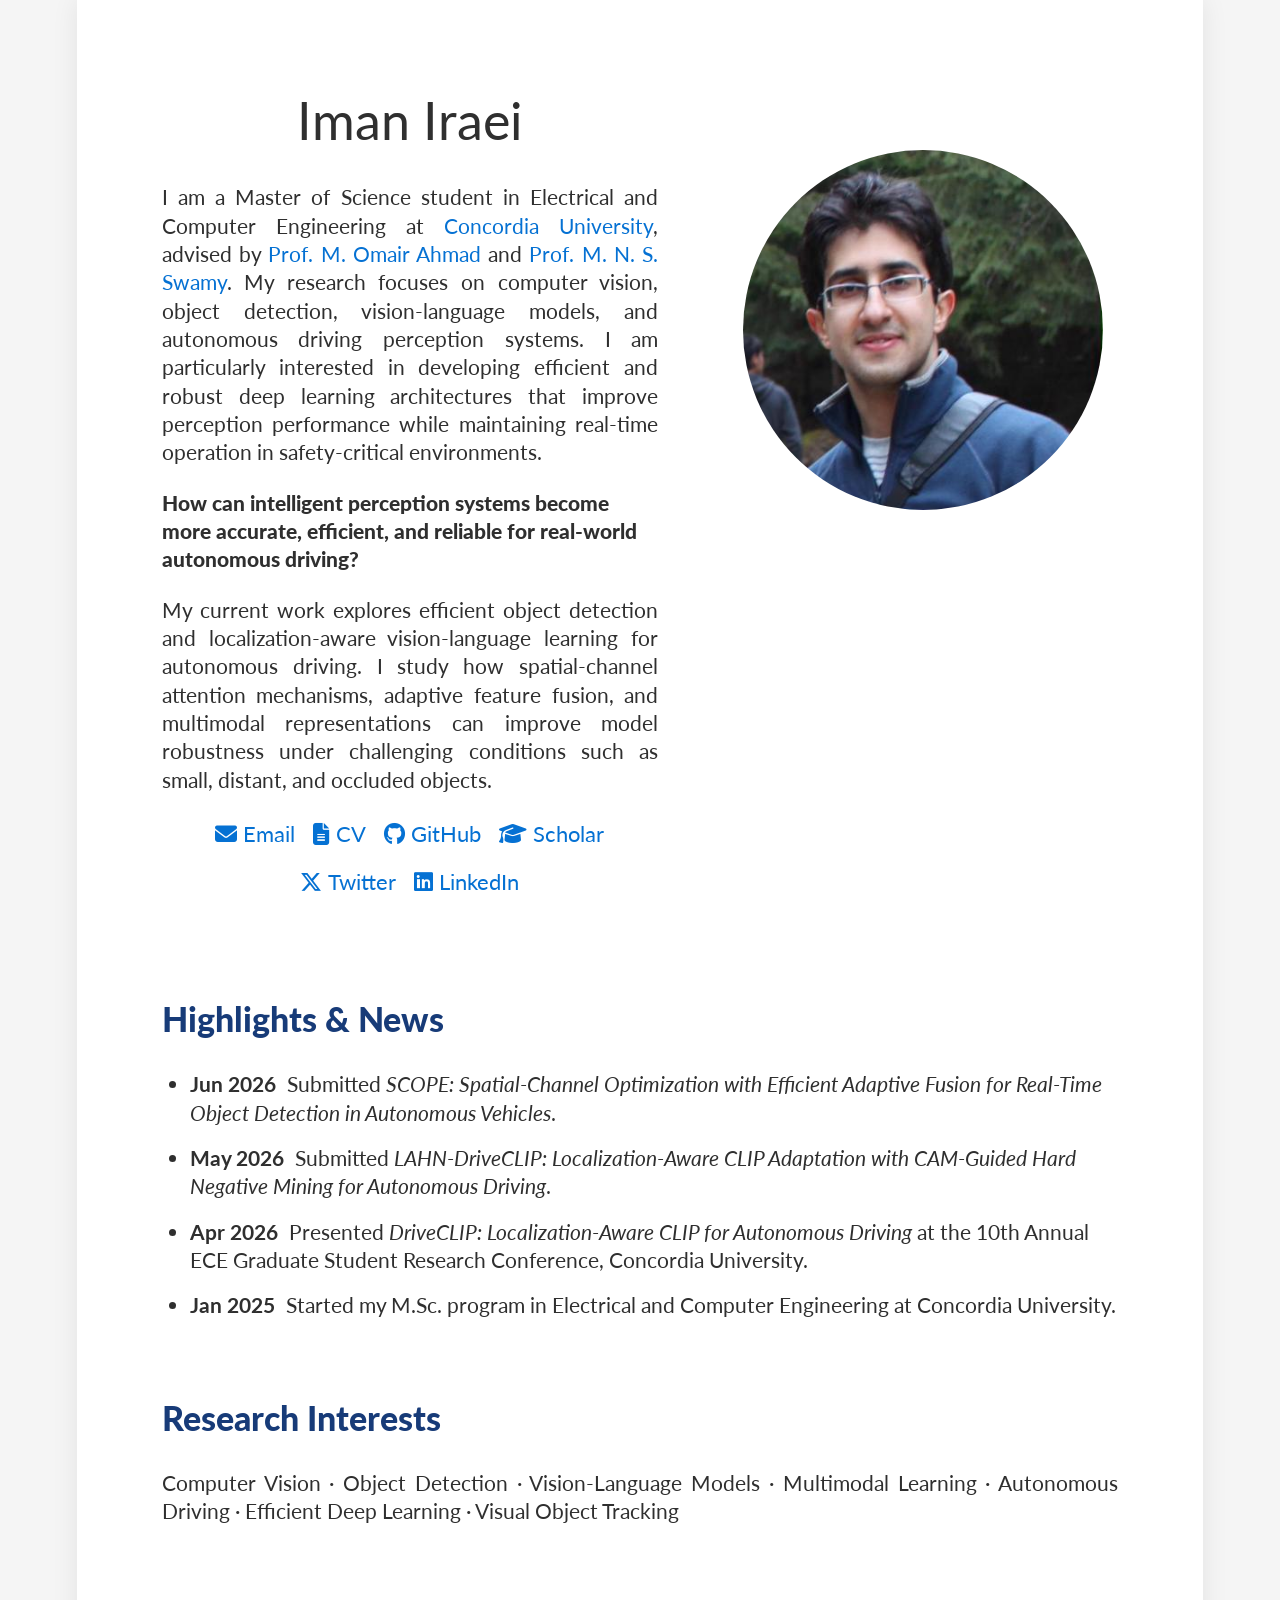
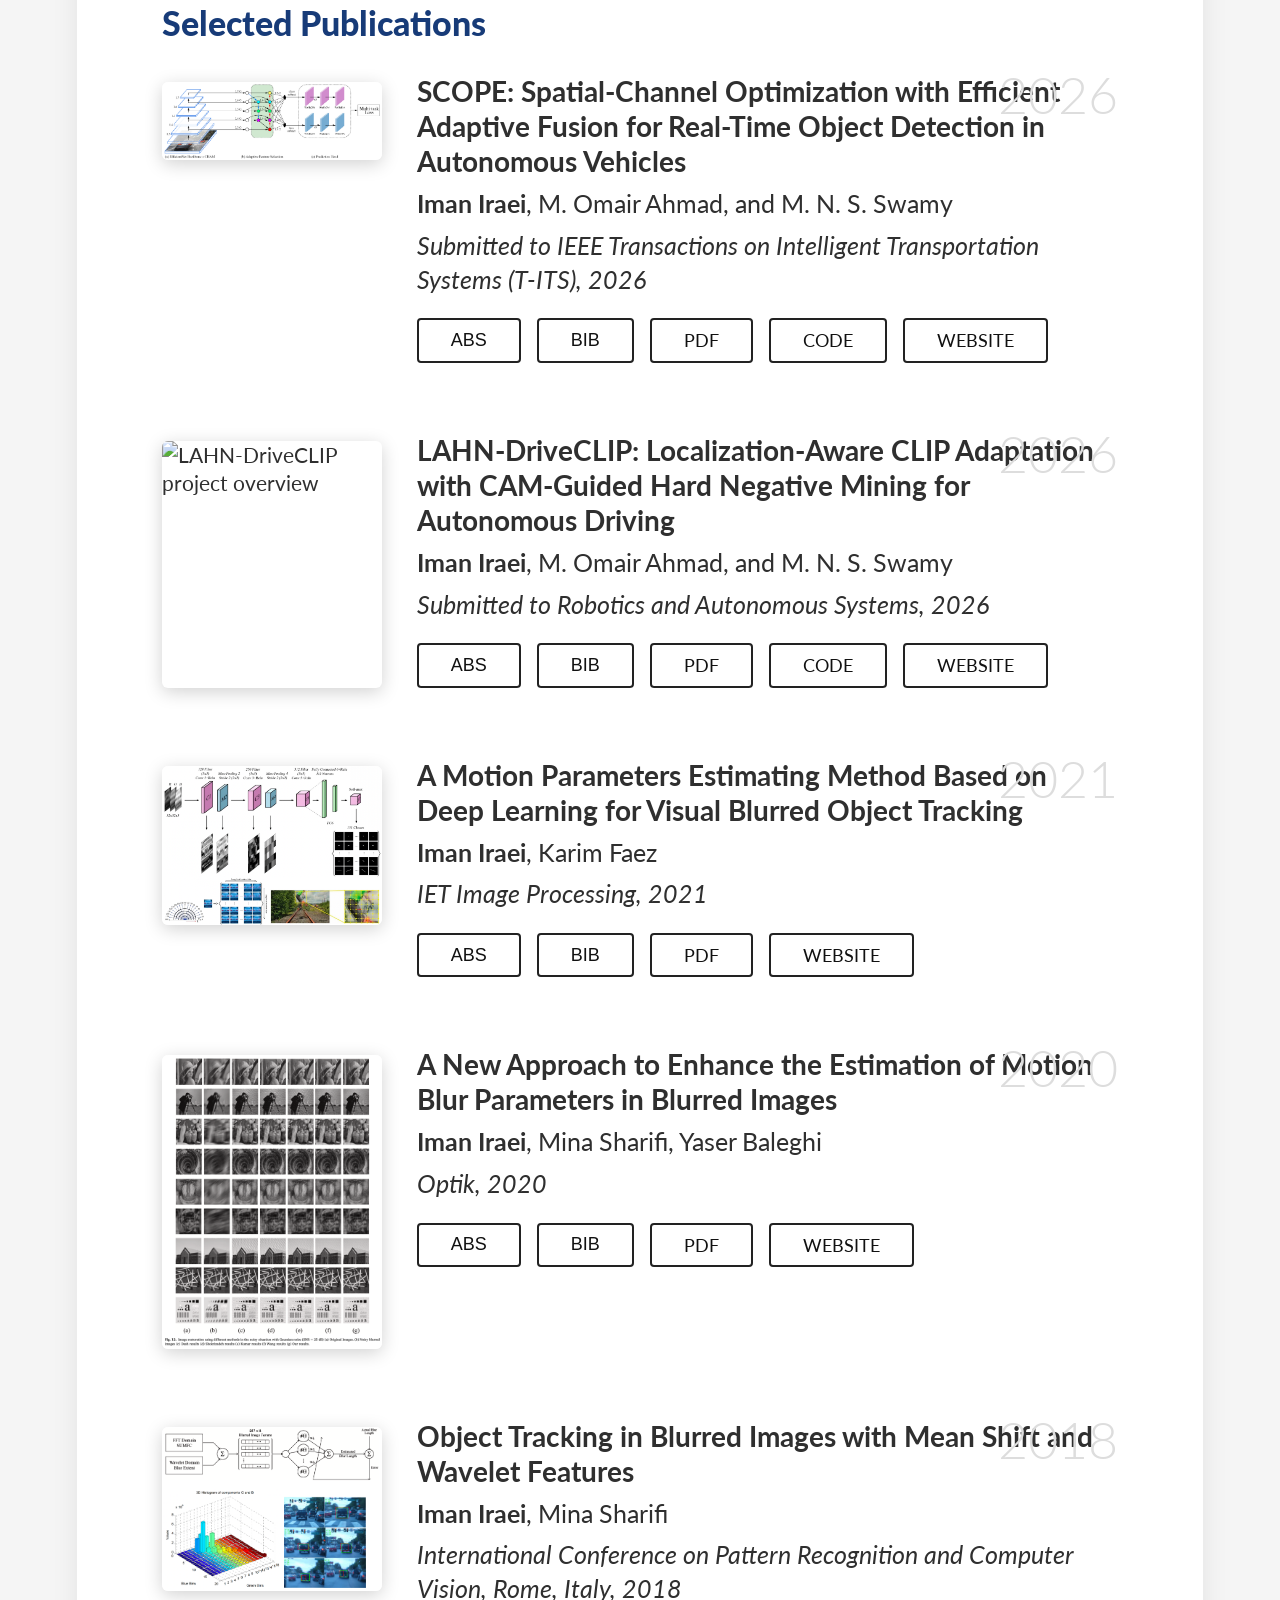
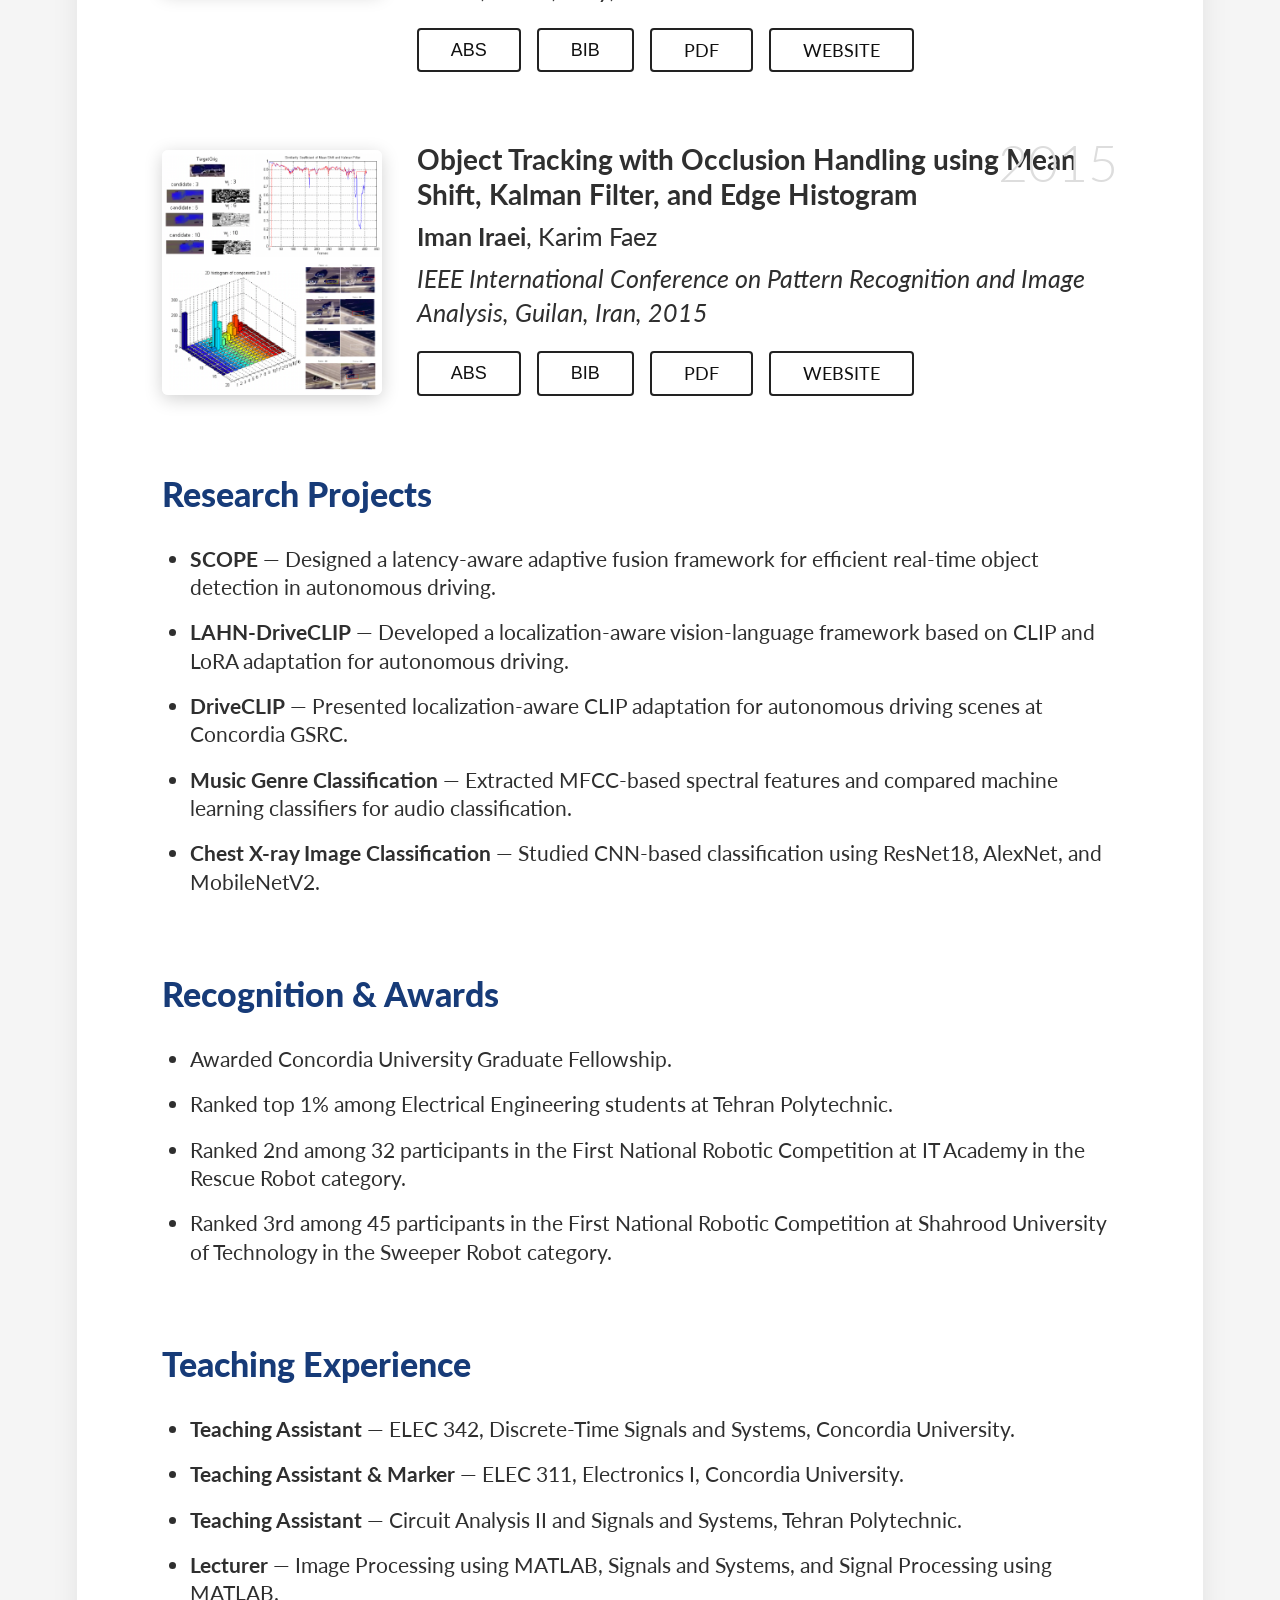
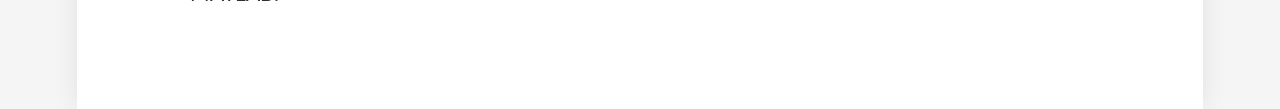
==== index.html @ f3dd28f6 "Update index.html" ====
<!DOCTYPE html>
<html lang="en">
<head>
  <meta charset="UTF-8" />
  <meta name="viewport" content="width=device-width, initial-scale=1.0" />
  <title>Iman Iraei</title>
  <link rel="icon" type="image/png" href="favicon.png">
  <link rel="stylesheet" href="style.css" />
  <link rel="preconnect" href="https://fonts.googleapis.com">
  <link rel="preconnect" href="https://fonts.gstatic.com" crossorigin>
  <link href="https://fonts.googleapis.com/css2?family=Lato:wght@300;400;700;900&display=swap" rel="stylesheet">
  <link rel="stylesheet" href="https://cdnjs.cloudflare.com/ajax/libs/font-awesome/6.5.2/css/all.min.css">
</head>

<script>
  function toggleBox(id) {
    const box = document.getElementById(id);
    box.style.display = box.style.display === "block" ? "none" : "block";
  }
</script>

  
<body>
  <main class="page">
    <section class="intro">
      <div class="intro-text">
        <h1>Iman Iraei</h1>

        <p>
          I am a Master of Science student in Electrical and Computer Engineering at
          <a href="https://www.concordia.ca/" target="_blank">Concordia University</a>,
          advised by
          <a href="https://www.concordia.ca/faculty/omair-ahmad.html" target="_blank">Prof. M. Omair Ahmad</a>
          and
          <a href="https://www.concordia.ca/faculty/srikanta-swamy.html" target="_blank">Prof. M. N. S. Swamy</a>.
          My research focuses on computer vision, object detection, vision-language models,
          and autonomous driving perception systems. I am particularly interested in developing
          efficient and robust deep learning architectures that improve perception performance
          while maintaining real-time operation in safety-critical environments.
        </p>

        <p class="bold-question">
          How can intelligent perception systems become more accurate, efficient, and reliable for real-world autonomous driving?
        </p>

        <p>
          My current work explores efficient object detection and localization-aware vision-language learning
          for autonomous driving. I study how spatial-channel attention mechanisms, adaptive feature fusion,
          and multimodal representations can improve model robustness under challenging conditions such as
          small, distant, and occluded objects.
        </p>

        <div class="links">
          <a href="mailto:iman.iraei@mail.concordia.ca">
            <i class="fas fa-envelope"></i> Email
          </a>
          <a href="CV.pdf" target="_blank">
            <i class="fas fa-file-alt"></i> CV
          </a>
          <a href="https://github.com/imaniraei" target="_blank">
            <i class="fab fa-github"></i> GitHub
          </a>
          <a href="https://scholar.google.com/citations?user=TGRh8okAAAAJ&hl=en" target="_blank">
            <i class="fas fa-graduation-cap"></i> Scholar
          </a>
          <a href="https://x.com/iman_iraei" target="_blank">
            <i class="fab fa-x-twitter"></i> Twitter
          </a>
          <a href="https://www.linkedin.com/in/iman-iraei-9b572585/" target="_blank">
            <i class="fab fa-linkedin"></i> LinkedIn
          </a>
        </div>
      </div>

      <div class="intro-photo">
        <img src="profile.jpg" alt="Iman Iraei profile photo" />
      </div>
    </section>

    <section>
      <h2>Highlights & News</h2>
      <ul class="news">
        <li><strong>Jun 2026</strong> Submitted <em>SCOPE: Spatial-Channel Optimization with Efficient Adaptive Fusion for Real-Time Object Detection in Autonomous Vehicles</em>.</li>
        <li><strong>May 2026</strong> Submitted <em>LAHN-DriveCLIP: Localization-Aware CLIP Adaptation with CAM-Guided Hard Negative Mining for Autonomous Driving</em>.</li>
        <li><strong>Apr 2026</strong> Presented <em>DriveCLIP: Localization-Aware CLIP for Autonomous Driving</em> at the 10th Annual ECE Graduate Student Research Conference, Concordia University.</li>
        <li><strong>Jan 2025</strong> Started my M.Sc. program in Electrical and Computer Engineering at Concordia University.</li>
      </ul>
    </section>

    <section>
      <h2>Research Interests</h2>
      <p>
        Computer Vision · Object Detection · Vision-Language Models · Multimodal Learning ·
        Autonomous Driving · Efficient Deep Learning · Visual Object Tracking
      </p>
    </section>





 <section>
  <h2>Selected Publications</h2>

  <div class="publication">
    <img class="pub-img" src="scope.png" alt="SCOPE project overview">
    <div class="pub-content">
      <div class="pub-year">2026</div>
      <h3>SCOPE: Spatial-Channel Optimization with Efficient Adaptive Fusion for Real-Time Object Detection in Autonomous Vehicles</h3>
      <p class="authors"><strong>Iman Iraei</strong>, M. Omair Ahmad, and M. N. S. Swamy</p>
      <p class="venue">Submitted to <em>IEEE Transactions on Intelligent Transportation Systems (T-ITS)</em>, 2026</p>
      <div class="pub-buttons">
        <button onclick="toggleBox('scope-abs')">ABS</button>
        <button onclick="toggleBox('scope-bib')">BIB</button>
        <a href="#" target="_blank">PDF</a>
        <a href="https://github.com/imaniraei" target="_blank">CODE</a>
        <a href="https://imaniraei.github.io/SCOPE" target="_blank">WEBSITE</a>
      </div>
      <div id="scope-abs" class="hidden-box">Reliable object detection is a critical component of
perception systems in autonomous driving, where recognizing
objects and understanding complex scenes are essential for safety
and decision-making. Among existing detectors, EfficientDet
offers a promising trade-off between accuracy and efficiency
through its compound scaling and Bi-directional Feature Pyramid
Network (BiFPN). However, its performance is hindered by
three key challenges: (1) loss of fine-grained spatial details due
to backbone downsampling, (2) limited contextual awareness
resulting from suboptimal feature fusion in BiFPN layers, and
(3) increased inference latency caused by stacking multiple
BiFPN modules. Unlike conventional BiFPN architectures that
rely on static multi-scale fusion, autonomous driving scenes
require adaptive feature selection mechanisms capable of handling severe scale variation and real-time latency constraints. To
overcome these limitations, we propose SCOPE, a latency-aware
adaptive fusion framework designed for real-time autonomous
driving perception. SCOPE enhances the EfficientNet backbone
through spatial and channel attention refinement within the
MBConv blocks, while adaptive channel-wise feature weighting
is utilized in a novel efficient attention-guided feature fusion
strategy to improve multi-scale representation quality and fusion
efficiency. The proposed single-layer adaptive attention fusion
method dynamically prioritizes informative multi-scale features
while reducing redundant feature propagation and computational
overhead. Extensive experiments on multiple autonomous driving
datasets demonstrate that SCOPE improves detection accuracy,
while simultaneously reducing computational complexity and
inference latency, thereby outperforming state-of-the-art object
detection methods in terms of both detection performance and
computational efficiency.</div>
      <pre id="scope-bib" class="hidden-box bibtex">@article{iraei2026scope,
  title={SCOPE: Spatial-Channel Optimization with Efficient Adaptive Fusion for Real-Time Object Detection in Autonomous Vehicles},
  author={Iraei, Iman and Ahmad, M. Omair and Swamy, M. N. S.},
  journal={Submitted to IEEE Transactions on Intelligent Transportation Systems (T-ITS)},
  year={2026}
}</pre>
    </div>
  </div>

  <div class="publication">
    <img class="pub-img" src="lahn-driveclip.png" alt="LAHN-DriveCLIP project overview">
    <div class="pub-content">
      <div class="pub-year">2026</div>
      <h3>LAHN-DriveCLIP: Localization-Aware CLIP Adaptation with CAM-Guided Hard Negative Mining for Autonomous Driving</h3>
      <p class="authors"><strong>Iman Iraei</strong>, M. Omair Ahmad, and M. N. S. Swamy</p>
      <p class="venue">Submitted to <em>Robotics and Autonomous Systems</em>, 2026</p>
      <div class="pub-buttons">
        <button onclick="toggleBox('lahn-abs')">ABS</button>
        <button onclick="toggleBox('lahn-bib')">BIB</button>
        <a href="#" target="_blank">PDF</a>
        <a href="https://github.com/imaniraei" target="_blank">CODE</a>
        <a href="https://imaniraei.github.io/LAHN-DriveCLIP" target="_blank">WEBSITE</a>
      </div>
      <div id="lahn-abs" class="hidden-box">LAHN-DriveCLIP is a localization-aware vision-language framework based on CLIP adaptation and CAM-guided hard negative mining for autonomous driving scene understanding.</div>
      <pre id="lahn-bib" class="hidden-box bibtex">@article{iraei2026lahndriveclip,
  title={LAHN-DriveCLIP: Localization-Aware CLIP Adaptation with CAM-Guided Hard Negative Mining for Autonomous Driving},
  author={Iraei, Iman and Ahmad, M. Omair and Swamy, M. N. S.},
  journal={Submitted to Robotics and Autonomous Systems},
  year={2026}
}</pre>
    </div>
  </div>

  <div class="publication">
    <img class="pub-img" src="tracking2021.png" alt="Visual blurred object tracking">
    <div class="pub-content">
      <div class="pub-year">2021</div>
      <h3>A Motion Parameters Estimating Method Based on Deep Learning for Visual Blurred Object Tracking</h3>
      <p class="authors"><strong>Iman Iraei</strong>, Karim Faez</p>
      <p class="venue"><em>IET Image Processing</em>, 2021</p>
      <div class="pub-buttons">
        <button onclick="toggleBox('tracking2021-abs')">ABS</button>
        <button onclick="toggleBox('tracking2021-bib')">BIB</button>
        <a href="#" target="_blank">PDF</a>
        <a href="#" target="_blank">WEBSITE</a>
      </div>
      <div id="tracking2021-abs" class="hidden-box">This work investigates visual object tracking under motion blur, occlusion, background clutter, illumination variation, and scale changes.</div>
      <pre id="tracking2021-bib" class="hidden-box bibtex">@article{iraei2021motion,
  title={A motion parameters estimating method based on deep learning for visual blurred object tracking},
  author={Iraei, Iman and Faez, Karim},
  journal={IET Image Processing},
  volume={15},
  number={10},
  pages={2213--2226},
  year={2021},
  publisher={Wiley Online Library}
}</pre>
    </div>
  </div>

  <div class="publication">
    <img class="pub-img" src="blur2020.png" alt="Motion blur parameter estimation">
    <div class="pub-content">
      <div class="pub-year">2020</div>
      <h3>A New Approach to Enhance the Estimation of Motion Blur Parameters in Blurred Images</h3>
      <p class="authors"><strong>Iman Iraei</strong>, Mina Sharifi, Yaser Baleghi</p>
      <p class="venue">Optik, 2020</p>
      <div class="pub-buttons">
        <button onclick="toggleBox('blur2020-abs')">ABS</button>
        <button onclick="toggleBox('blur2020-bib')">BIB</button>
        <a href="#" target="_blank">PDF</a>
        <a href="#" target="_blank">WEBSITE</a>
      </div>
      <div id="blur2020-abs" class="hidden-box">One of the main objectives of blur parameters estimation is the restoration of blurred images. A
novel blur parameters estimation algorithm is presented in the present paper. For estimating the
blur angle of the degraded image, Hough transform is applied upon two parallel linear edges on
two sides of the central bright stripe that appear in the frequency domain. For blur length estimation,
the proposed method has two sequential phases. In the first phase, the frequency domain
is used for feature extraction. Also, for obtaining a superior performance in the algorithm in the
second stage, a wavelet-based parameter was used, which can determine the extent of the blur in
the image. For the prediction of the blur length in a particular blurred image, RBFNN is employed
with frequency-domain features of the related blurred image and blur extent parameter, coming
from the wavelet transform as the input. Blur length in blurred images is estimated at a higher
accuracy using this method. The concentration of this approach is on motion blur parameter
estimation. Through comparison with available approaches, the results of simulations indicate the
ability and strength of the suggested approach in predicting blur parameters.</div>
      <pre id="blur2020-bib" class="hidden-box bibtex">@article{iraei2020new,
  title={A new approach to enhance the estimation of blur parameters in blurred images},
  author={Iraei, Iman and Sharifi, Mina and Baleghi, Yasser},
  journal={Optik},
  volume={224},
  pages={165298},
  year={2020},
  publisher={Elsevier}
}</pre>
    </div>
  </div>

  <div class="publication">
    <img class="pub-img" src="tracking2018.png" alt="Object tracking in blurred images">
    <div class="pub-content">
      <div class="pub-year">2018</div>
      <h3>Object Tracking in Blurred Images with Mean Shift and Wavelet Features</h3>
      <p class="authors"><strong>Iman Iraei</strong>, Mina Sharifi</p>
      <p class="venue">International Conference on Pattern Recognition and Computer Vision, Rome, Italy, 2018</p>
      <div class="pub-buttons">
        <button onclick="toggleBox('tracking2018-abs')">ABS</button>
        <button onclick="toggleBox('tracking2018-bib')">BIB</button>
        <a href="#" target="_blank">PDF</a>
        <a href="#" target="_blank">WEBSITE</a>
      </div>
      <div id="tracking2018-abs" class="hidden-box">This work presents an object tracking approach for blurred images using Mean Shift and wavelet-based features.</div>
      <pre id="tracking2018-bib" class="hidden-box bibtex">@inproceedings{iraei2018tracking,
  title={Object Tracking in Blurred Images with Mean Shift and Wavelet Features},
  author={Iraei, Iman},
  booktitle={International Conference on Pattern Recognition and Computer Vision},
  address={Rome, Italy},
  year={2018}
}</pre>
    </div>
  </div>

  <div class="publication">
    <img class="pub-img" src="tracking2015.png" alt="Object tracking with occlusion handling">
    <div class="pub-content">
      <div class="pub-year">2015</div>
      <h3>Object Tracking with Occlusion Handling using Mean Shift, Kalman Filter, and Edge Histogram</h3>
      <p class="authors"><strong>Iman Iraei</strong>, Karim Faez</p>
      <p class="venue">IEEE International Conference on Pattern Recognition and Image Analysis, Guilan, Iran, 2015</p>
      <div class="pub-buttons">
        <button onclick="toggleBox('tracking2015-abs')">ABS</button>
        <button onclick="toggleBox('tracking2015-bib')">BIB</button>
        <a href="#" target="_blank">PDF</a>
        <a href="#" target="_blank">WEBSITE</a>
      </div>
      <div id="tracking2015-abs" class="hidden-box">This paper propose an algorithm that uses Mean
Shift and Kalman Filter for object tracking. Also this method
uses Edge Histogram for occlusion handling. Firstly, we use
Mean Shift algorithm to obtain center of desired object. But the
robust of tracking is not very well, so we use Kalman Filter to
improve the effect of tracking. Bhattacharyya coefficient and
Edge Histogram are used for finding out both partial and full
occlusions. With this approach we can track the object more
accurately. The results prove that the robust of tracking is very
well.</div>
      <pre id="tracking2015-bib" class="hidden-box bibtex">@inproceedings{iraei2015object,
  title={Object tracking with occlusion handling using mean shift, Kalman filter and edge histogram},
  author={Iraei, Iman and Faez, Karim},
  booktitle={2015 2nd International Conference on Pattern Recognition and Image Analysis (IPRIA)},
  pages={1--6},
  year={2015},
  organization={IEEE}
}</pre>
    </div>
  </div>
</section>







    
    <section>
      <h2>Research Projects</h2>
      <ul>
        <li><strong>SCOPE</strong> — Designed a latency-aware adaptive fusion framework for efficient real-time object detection in autonomous driving.</li>
        <li><strong>LAHN-DriveCLIP</strong> — Developed a localization-aware vision-language framework based on CLIP and LoRA adaptation for autonomous driving.</li>
        <li><strong>DriveCLIP</strong> — Presented localization-aware CLIP adaptation for autonomous driving scenes at Concordia GSRC.</li>
        <li><strong>Music Genre Classification</strong> — Extracted MFCC-based spectral features and compared machine learning classifiers for audio classification.</li>
        <li><strong>Chest X-ray Image Classification</strong> — Studied CNN-based classification using ResNet18, AlexNet, and MobileNetV2.</li>
      </ul>
    </section>

    <section>
      <h2>Recognition & Awards</h2>
      <ul>
        <li>Awarded Concordia University Graduate Fellowship.</li>
        <li>Ranked top 1% among Electrical Engineering students at Tehran Polytechnic.</li>
        <li>Ranked 2nd among 32 participants in the First National Robotic Competition at IT Academy in the Rescue Robot category.</li>
        <li>Ranked 3rd among 45 participants in the First National Robotic Competition at Shahrood University of Technology in the Sweeper Robot category.</li>
      </ul>
    </section>

    <section>
      <h2>Teaching Experience</h2>
      <ul>
        <li><strong>Teaching Assistant</strong> — ELEC 342, Discrete-Time Signals and Systems, Concordia University.</li>
        <li><strong>Teaching Assistant & Marker</strong> — ELEC 311, Electronics I, Concordia University.</li>
        <li><strong>Teaching Assistant</strong> — Circuit Analysis II and Signals and Systems, Tehran Polytechnic.</li>
        <li><strong>Lecturer</strong> — Image Processing using MATLAB, Signals and Systems, and Signal Processing using MATLAB.</li>
      </ul>
    </section>

    
  </main>
</body>
</html>
---- style.css ----
* { box-sizing: border-box; }

body {
  margin: 0;
  background: #f5f5f5;
  color: #2f2f2f;
  font-family: 'Lato', Arial, sans-serif;
  font-size: 21px;
  line-height: 1.35;
}

.page {
  width: min(1370px, 88vw);
  margin: 0 auto;
  background: #ffffff;
  min-height: 100vh;
  padding: 85px 85px 80px;
  box-shadow: 0 0 25px rgba(0, 0, 0, 0.08);
}

.intro {
  display: grid;
  grid-template-columns: 1fr 390px;
  gap: 70px;
  align-items: start;
}

h1 {
  text-align: center;
  font-size: 52px;
  font-weight: 400;
  margin: 0 0 28px;
}

h2 {
  color: #173b78;
  font-size: 34px;
  font-weight: 900;
  margin-top: 75px;
  margin-bottom: 28px;
}

p { margin: 0 0 22px; text-align: justify; }
a { color: #0571d3; text-decoration: none; }
a:hover { text-decoration: underline; }
.bold-question { font-weight: 900; text-align: left; }
.intro-photo { display: flex; justify-content: center; padding-top: 65px; }
.intro-photo img { width: 360px; height: 360px; object-fit: cover; border-radius: 50%; }
.links { display: flex; flex-wrap: wrap; justify-content: center; gap: 18px; margin: 25px 0 25px; font-size: 22px; }
.links a { display: inline-flex; align-items: center; gap: 6px; white-space: nowrap; }
ul { padding-left: 28px; }
li { margin-bottom: 17px; }
.news strong { margin-right: 6px; }

@media (max-width: 950px) {
  .page { width: 100%; padding: 45px 28px; }
  .intro { grid-template-columns: 1fr; gap: 20px; }
  .intro-photo { order: -1; padding-top: 0; }
  .intro-photo img { width: 260px; height: 260px; }
  h1 { font-size: 42px; }
  body { font-size: 18px; }
  p { text-align: left; }
}






.publication {
  display: grid;
  grid-template-columns: 220px 1fr;
  gap: 35px;
  margin-bottom: 70px;
  position: relative;
}

.pub-img {
  width: 220px;
  border-radius: 6px;
  box-shadow: 0 4px 18px rgba(0,0,0,0.18);
  margin-top: 8px;
}

.pub-content h3 {
  font-size: 28px;
  margin: 0 0 8px;
  line-height: 1.25;
}

.authors {
  font-size: 25px;
  margin-bottom: 8px;
  text-align: left;
}

.venue {
  font-size: 25px;
  font-style: italic;
  text-align: left;
}

.pub-year {
  position: absolute;
  right: 0;
  top: -15px;
  font-size: 52px;
  color: #dddddd;
  font-weight: 300;
}

.pub-buttons {
  display: flex;
  gap: 16px;
  margin-top: 18px;
  flex-wrap: wrap;
}

.pub-buttons button,
.pub-buttons a {
  font-size: 18px;
  padding: 8px 32px;
  border: 2px solid #222;
  background: white;
  color: #111;
  cursor: pointer;
  text-decoration: none;
  border-radius: 4px;
}

.pub-buttons button:hover,
.pub-buttons a:hover {
  background: #f0f0f0;
  text-decoration: none;
}

.hidden-box {
  display: none;
  border: 2px dashed #333;
  padding: 22px;
  margin-top: 28px;
  font-size: 21px;
  line-height: 1.45;
  text-align: justify;
}

.bibtex {
  background: #fff7ff;
  border: none;
  color: #b00000;
  overflow-x: auto;
  white-space: pre;
  font-family: monospace;
}

@media (max-width: 800px) {
  .publication {
    grid-template-columns: 1fr;
  }

  .pub-img {
    width: 100%;
    max-width: 260px;
  }

  .pub-year {
    position: static;
    font-size: 36px;
  }
}
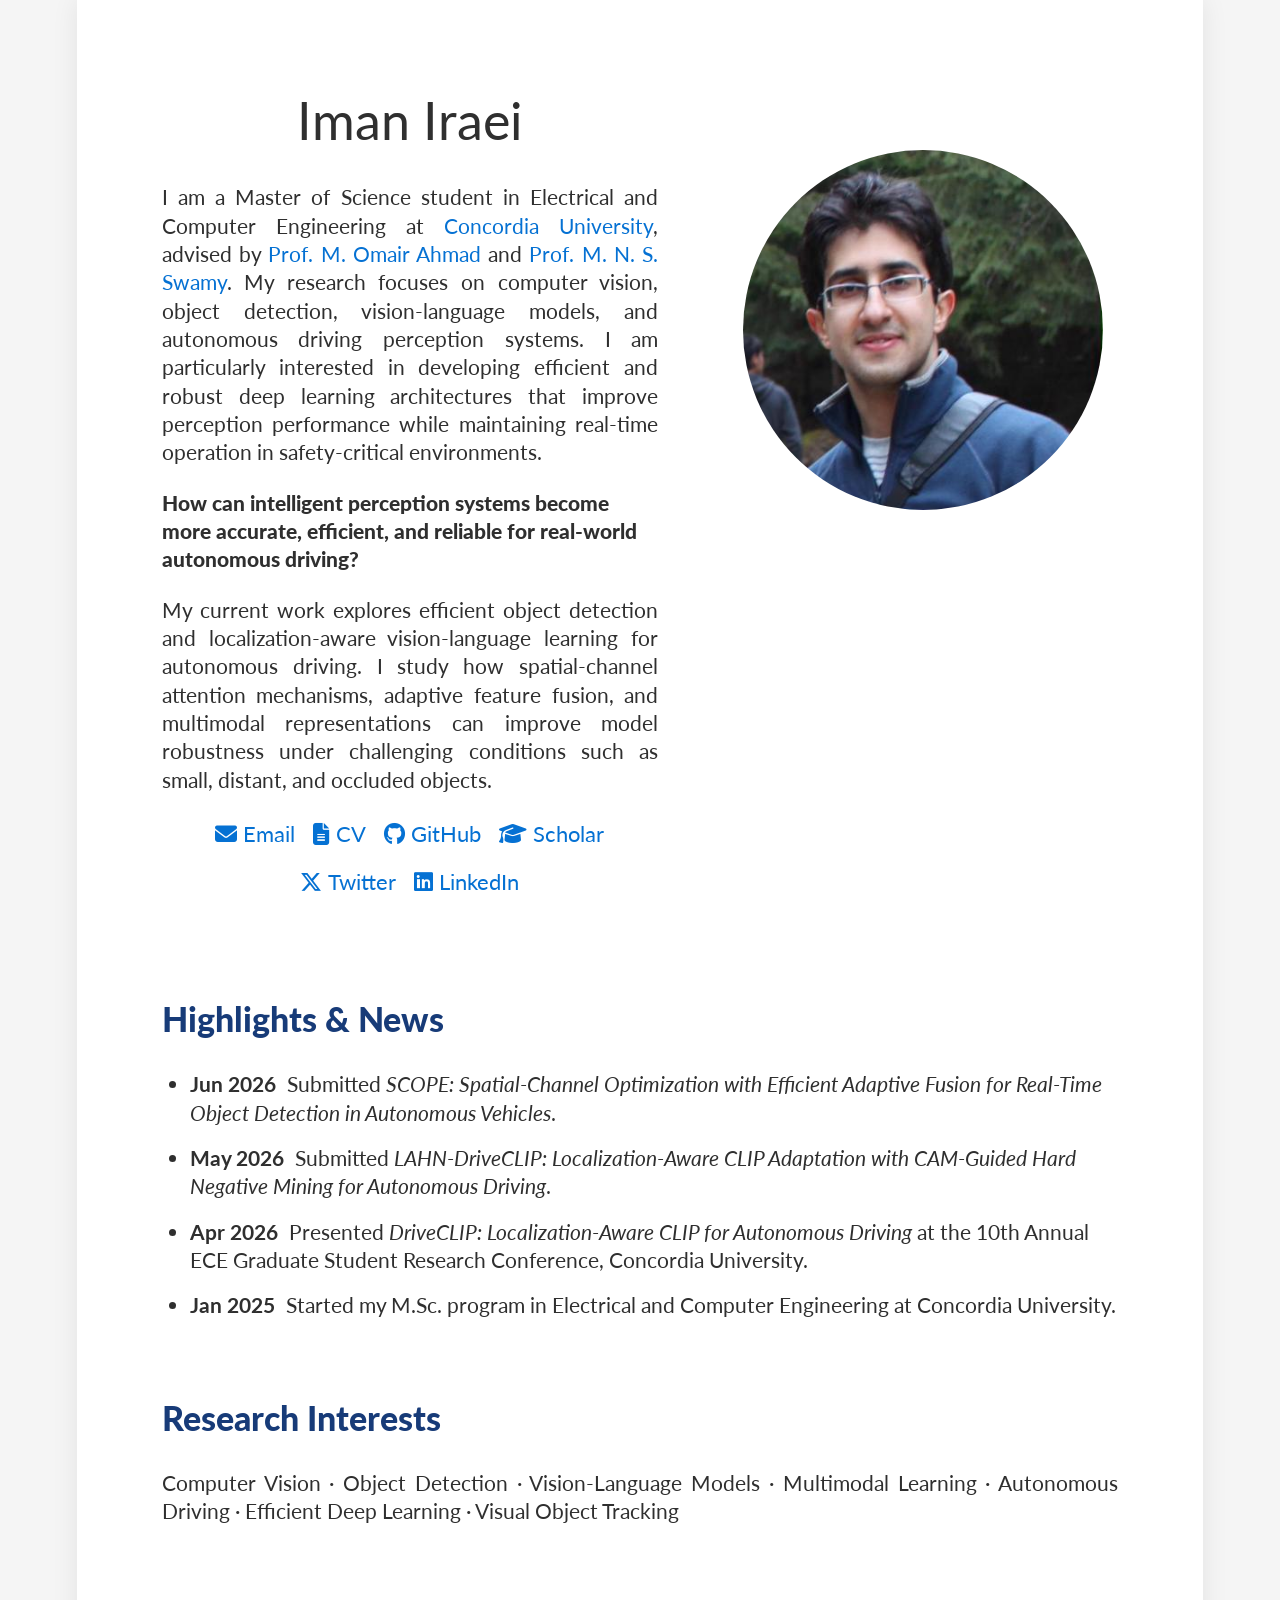
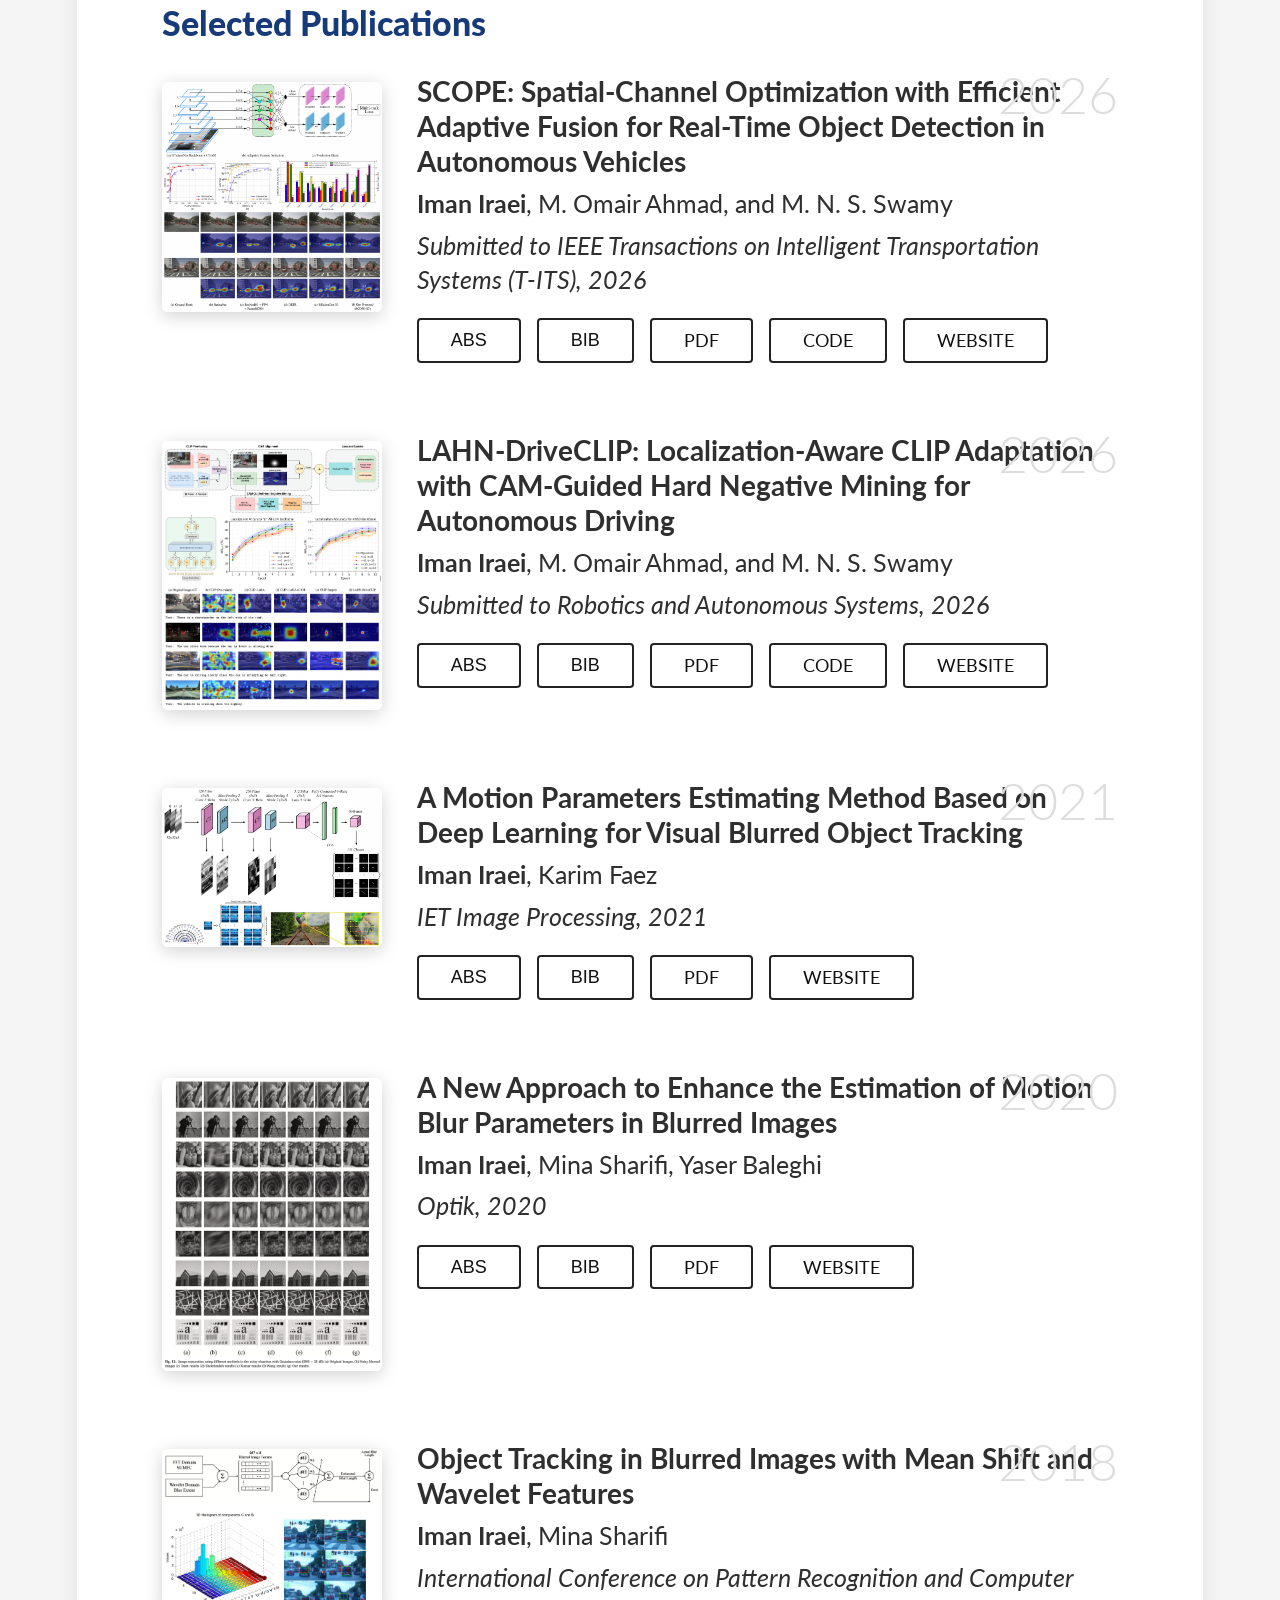
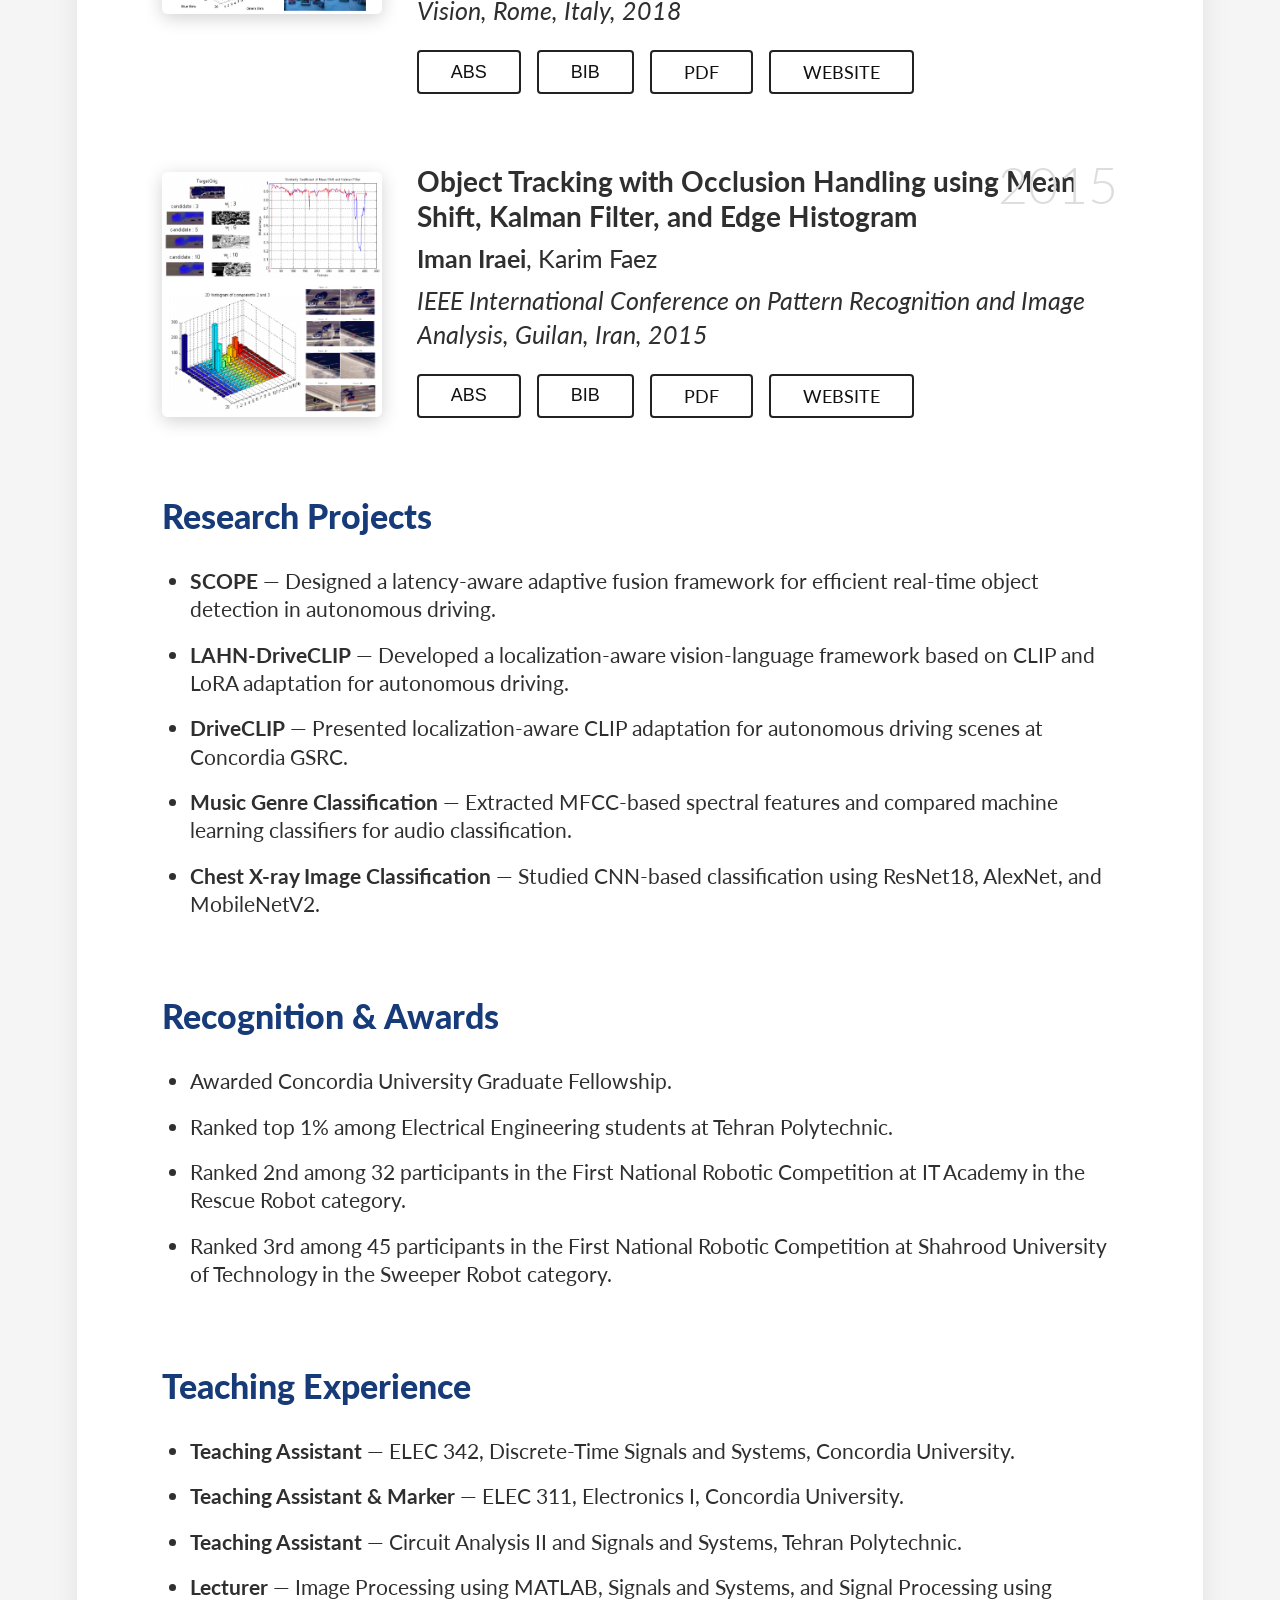
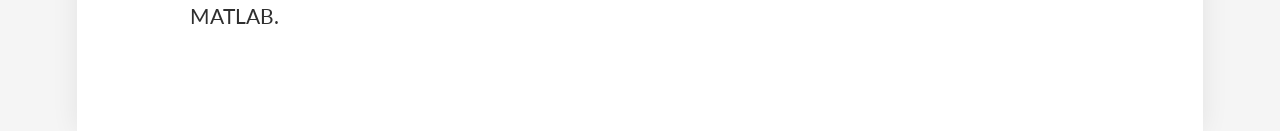
==== commit 67748e77: "Update index.html" ====
--- a/index.html
+++ b/index.html
@@ -113,7 +113,7 @@
         <button onclick="toggleBox('scope-abs')">ABS</button>
         <button onclick="toggleBox('scope-bib')">BIB</button>
         <a href="#" target="_blank">PDF</a>
-        <a href="https://github.com/imaniraei" target="_blank">CODE</a>
+        <a href="https://github.com/imaniraei/SCOPE" target="_blank">CODE</a>
         <a href="https://imaniraei.github.io/SCOPE" target="_blank">WEBSITE</a>
       </div>
       <div id="scope-abs" class="hidden-box">Reliable object detection is a critical component of
@@ -169,7 +169,20 @@
         <a href="https://github.com/imaniraei" target="_blank">CODE</a>
         <a href="https://imaniraei.github.io/LAHN-DriveCLIP" target="_blank">WEBSITE</a>
       </div>
-      <div id="lahn-abs" class="hidden-box">LAHN-DriveCLIP is a localization-aware vision-language framework based on CLIP adaptation and CAM-guided hard negative mining for autonomous driving scene understanding.</div>
+      <div id="lahn-abs" class="hidden-box">Vision–language models such as CLIP have demonstrated strong zero-shot capabilities by aligning visual and textual representations,
+yet adapting these models for object localization in autonomous driving remains challenging due to limited annotated data and the
+lack of dense pixel-level supervision. In this paper, we propose LAHN-DriveCLIP, a localization-aware CLIP adaptation framework
+designed for weakly supervised vision–language localization in complex driving environments. Our approach leverages low-rank
+adaptation (LoRA) to efficiently fine-tune CLIP using annotated image–text pairs while keeping the pretrained vision and text
+encoders frozen. Localization is guided through class activation maps (CAMs) rather than direct bounding-box regression, where
+coarse bounding-box annotations are converted into Gaussian spatial targets and aligned with CAM responses during training.
+To further enhance discriminative localization, we introduce CAM-guided hard negative mining, which emphasizes challenging
+negative image–text pairs based on spatial activation inconsistencies. We train LAHN-DriveCLIP on the Talk2Car dataset using the
+standard training–evaluation split and further evaluate its generalization across multiple autonomous driving datasets. Experimental
+results demonstrate that the proposed method consistently improves both object localization and cross-modal retrieval accuracy
+compared with CLIP-based baselines, while preserving interpretable activation maps and strong vision–language alignment. These
+findings highlight the effectiveness of parameter-efficient, localization-aware adaptation for autonomous driving scenarios with weak,
+bounding box–level supervision.</div>
       <pre id="lahn-bib" class="hidden-box bibtex">@article{iraei2026lahndriveclip,
   title={LAHN-DriveCLIP: Localization-Aware CLIP Adaptation with CAM-Guided Hard Negative Mining for Autonomous Driving},
   author={Iraei, Iman and Ahmad, M. Omair and Swamy, M. N. S.},
@@ -192,7 +205,21 @@
         <a href="#" target="_blank">PDF</a>
         <a href="#" target="_blank">WEBSITE</a>
       </div>
-      <div id="tracking2021-abs" class="hidden-box">This work investigates visual object tracking under motion blur, occlusion, background clutter, illumination variation, and scale changes.</div>
+      <div id="tracking2021-abs" class="hidden-box">Tracking the specific object in the blurred scenes is one of the challenging problems in
+computer vision and image processing. The accuracy and performance of trackers within
+the blur frames usually demonstrate a severe decrease. Accordingly, this problem needs to
+be corrected for better tracking results. Thus, this study seeks to present the best solution.
+To this end, a novel deep learning approach is proposed for object tracking in the presence
+of motion blur and fast motion. The hidden information in the blurring kernel is useful
+for tracking a specific blurred object through a series of consecutive frames. In this study,
+this matter is evaluated from a new perspective to solve the problems of blurred object
+tracking and objects with highly fast motions using a convolutional neural network (CNN)
+and a particle filter. Therefore, the proposed framework has two phases. First, the kernel
+leading to blurring is estimated by CNN, and then by a particle filter and the probability
+distribution of motion information that has been achieved by the kernel estimation the
+object is tracked. The results demonstrate that the suggested method can enhance the
+accuracy of tracking compared with the state-of-the-art, especially when the amount of
+blur is high.</div>
       <pre id="tracking2021-bib" class="hidden-box bibtex">@article{iraei2021motion,
   title={A motion parameters estimating method based on deep learning for visual blurred object tracking},
   author={Iraei, Iman and Faez, Karim},
@@ -257,7 +284,22 @@
         <a href="#" target="_blank">PDF</a>
         <a href="#" target="_blank">WEBSITE</a>
       </div>
-      <div id="tracking2018-abs" class="hidden-box">This work presents an object tracking approach for blurred images using Mean Shift and wavelet-based features.</div>
+      <div id="tracking2018-abs" class="hidden-box">A method for object tracking in motion blurred
+images is proposed in this article. This paper shows that object
+tracking could be improved with this approach. We use mean shift
+algorithm to track different objects as a main tracker. But, the
+problem is that mean shift could not track the selected object
+accurately in blurred scenes. So, for better tracking result, and
+increasing the accuracy of tracking, wavelet transform is used. We
+use a feature named as blur extent, which could help us to get better
+results in tracking. For calculating of this feature, we should use Harr
+wavelet. We can look at this matter from two different angles which
+lead to determine whether an image is blurred or not and to what
+extent an image is blur. In fact, this feature left an impact on the
+covariance matrix of mean shift algorithm and cause to better
+performance of tracking. This method has been concentrated mostly
+on motion blur parameter. transform. The results reveal the ability of
+our method in order to reach more accurately tracking.</div>
       <pre id="tracking2018-bib" class="hidden-box bibtex">@inproceedings{iraei2018tracking,
   title={Object Tracking in Blurred Images with Mean Shift and Wavelet Features},
   author={Iraei, Iman},
--- a/style.css
+++ b/style.css
@@ -134,24 +134,44 @@
   text-decoration: none;
 }
 
+
+
+.pub-content {
+  min-width: 0;
+  overflow: hidden;
+}
+
 .hidden-box {
   display: none;
   border: 2px dashed #333;
   padding: 22px;
-  margin-top: 28px;
-  font-size: 21px;
+  margin-top: 22px;
+  font-size: 18px;
   line-height: 1.45;
   text-align: justify;
+  max-width: 100%;
+  box-sizing: border-box;
 }
 
 .bibtex {
+  display: none;
   background: #fff7ff;
+  color: #b00000;
   border: none;
-  color: #b00000;
+  padding: 28px;
+  margin-top: 28px;
+  font-family: monospace;
+  font-size: 18px;
+  line-height: 1.45;
+  width: 100%;
+  max-width: 100%;
+  box-sizing: border-box;
+  white-space: pre;
   overflow-x: auto;
-  white-space: pre;
-  font-family: monospace;
+  overflow-y: hidden;
 }
+
+
 
 @media (max-width: 800px) {
   .publication {
@@ -167,4 +187,5 @@
     position: static;
     font-size: 36px;
   }
+
 }
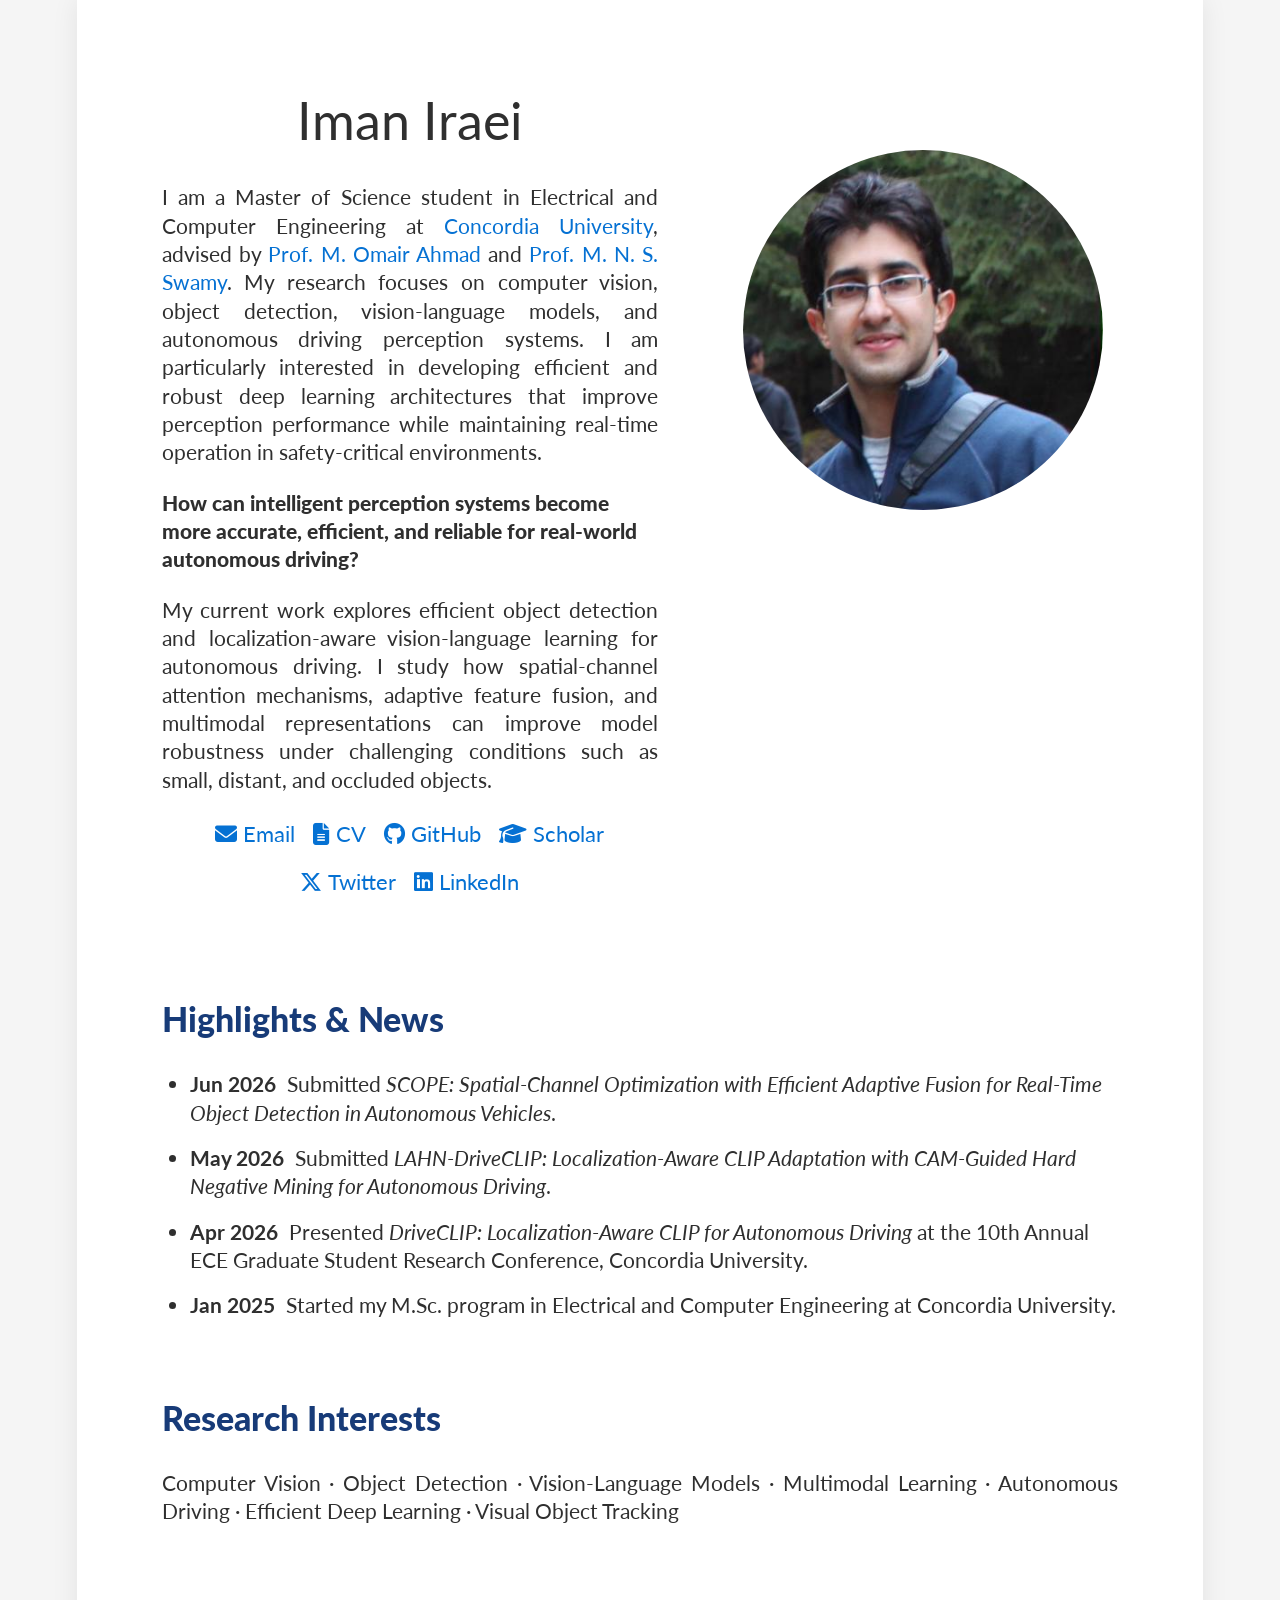
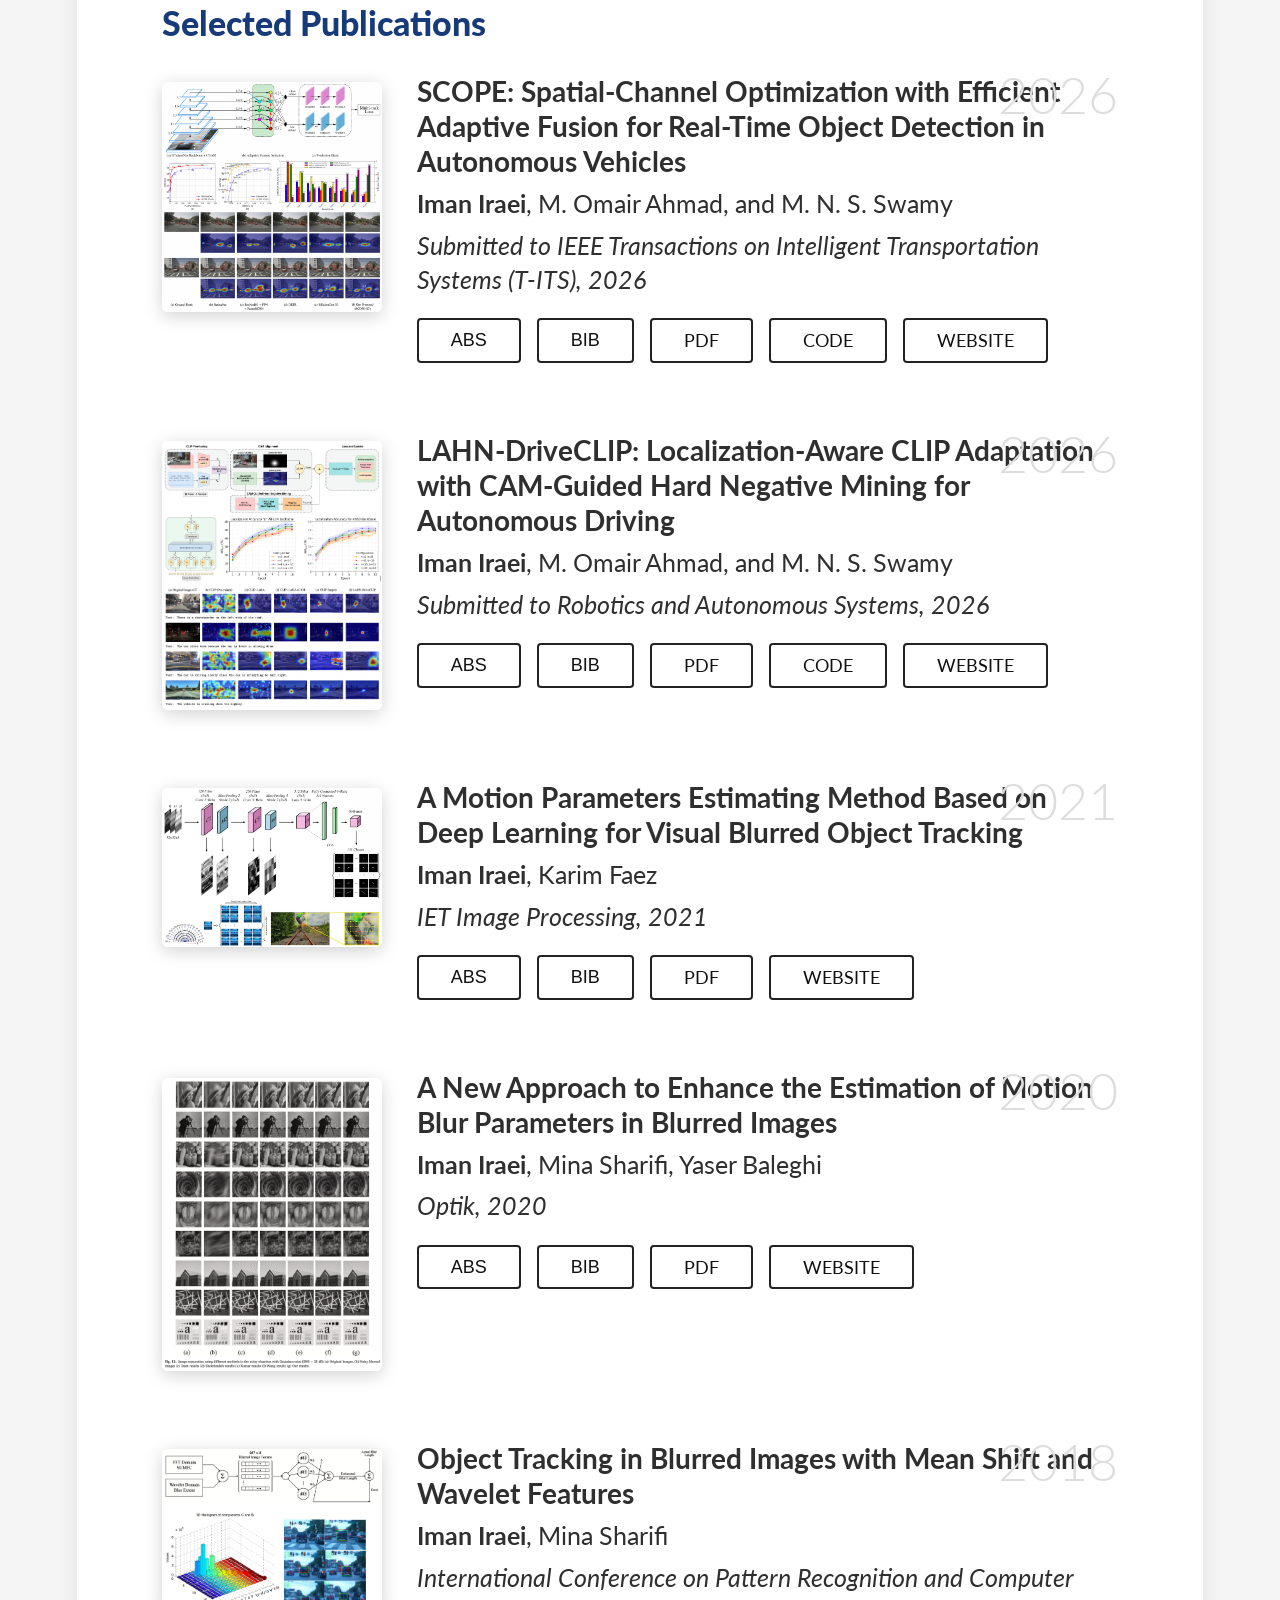
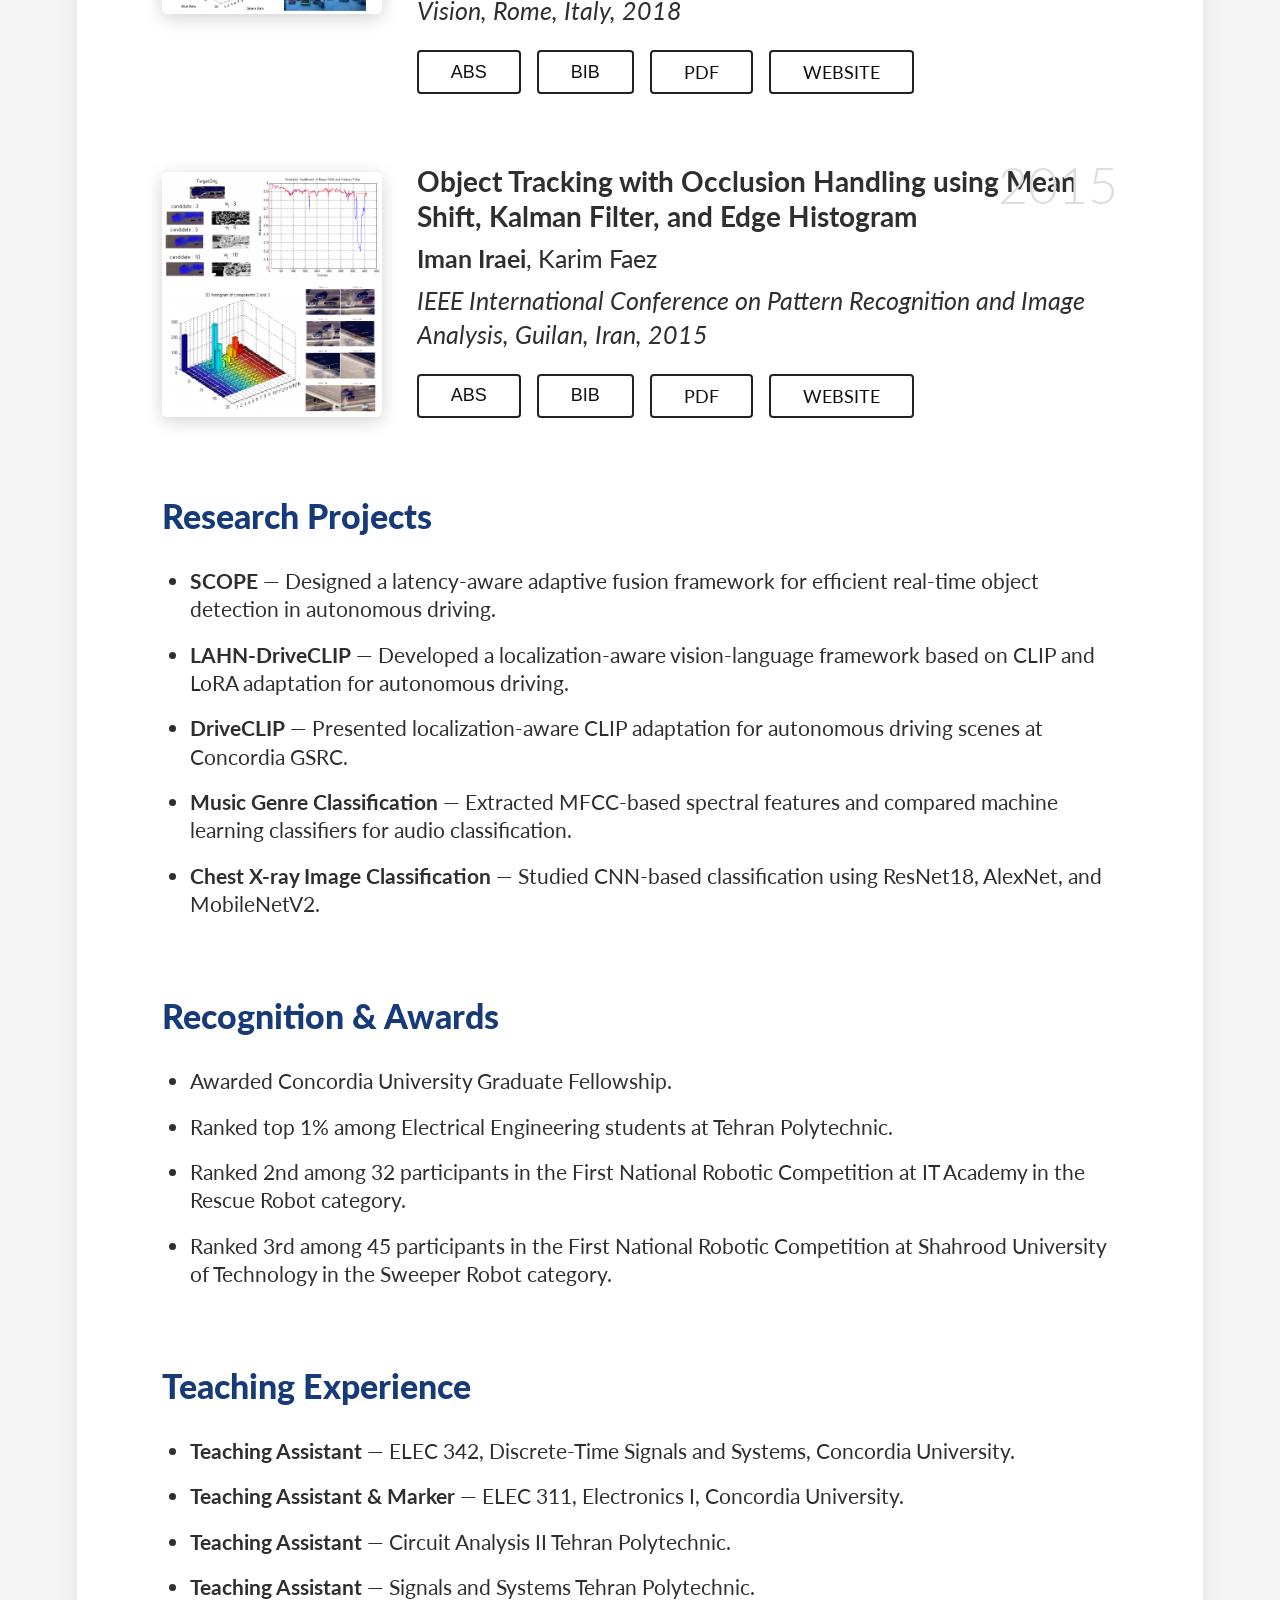
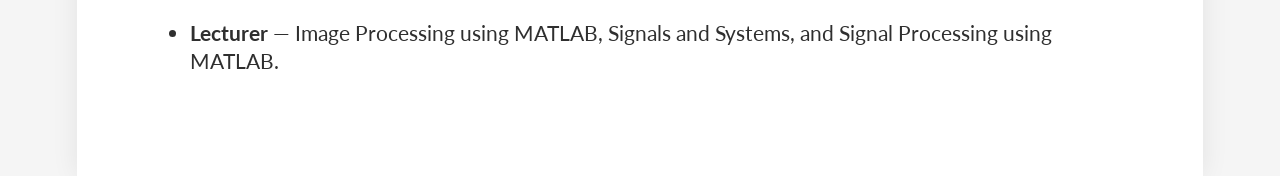
==== commit 2f1e7d6b: "Update index.html" ====
--- a/index.html
+++ b/index.html
@@ -378,7 +378,8 @@
       <ul>
         <li><strong>Teaching Assistant</strong> — ELEC 342, Discrete-Time Signals and Systems, Concordia University.</li>
         <li><strong>Teaching Assistant & Marker</strong> — ELEC 311, Electronics I, Concordia University.</li>
-        <li><strong>Teaching Assistant</strong> — Circuit Analysis II and Signals and Systems, Tehran Polytechnic.</li>
+        <li><strong>Teaching Assistant</strong> — Circuit Analysis II Tehran Polytechnic.</li>
+        <li><strong>Teaching Assistant</strong> — Signals and Systems Tehran Polytechnic.</li>
         <li><strong>Lecturer</strong> — Image Processing using MATLAB, Signals and Systems, and Signal Processing using MATLAB.</li>
       </ul>
     </section>
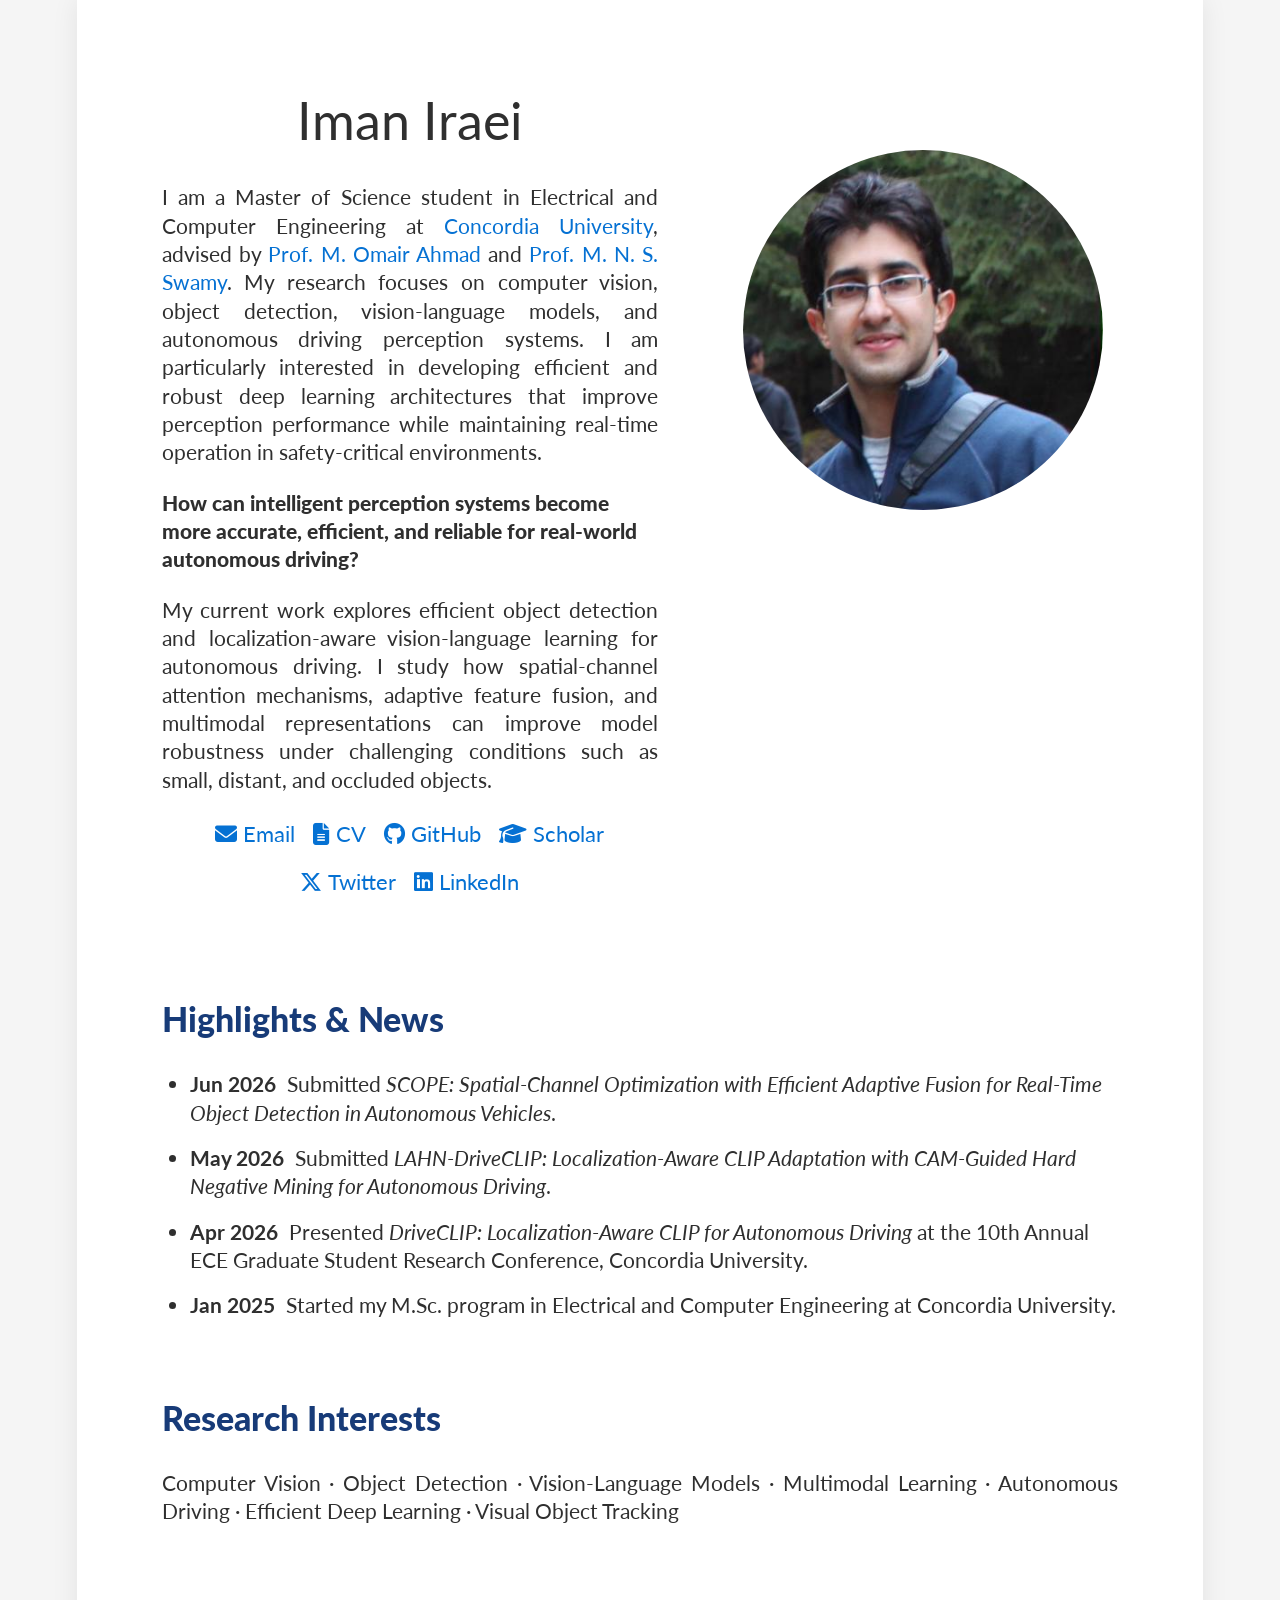
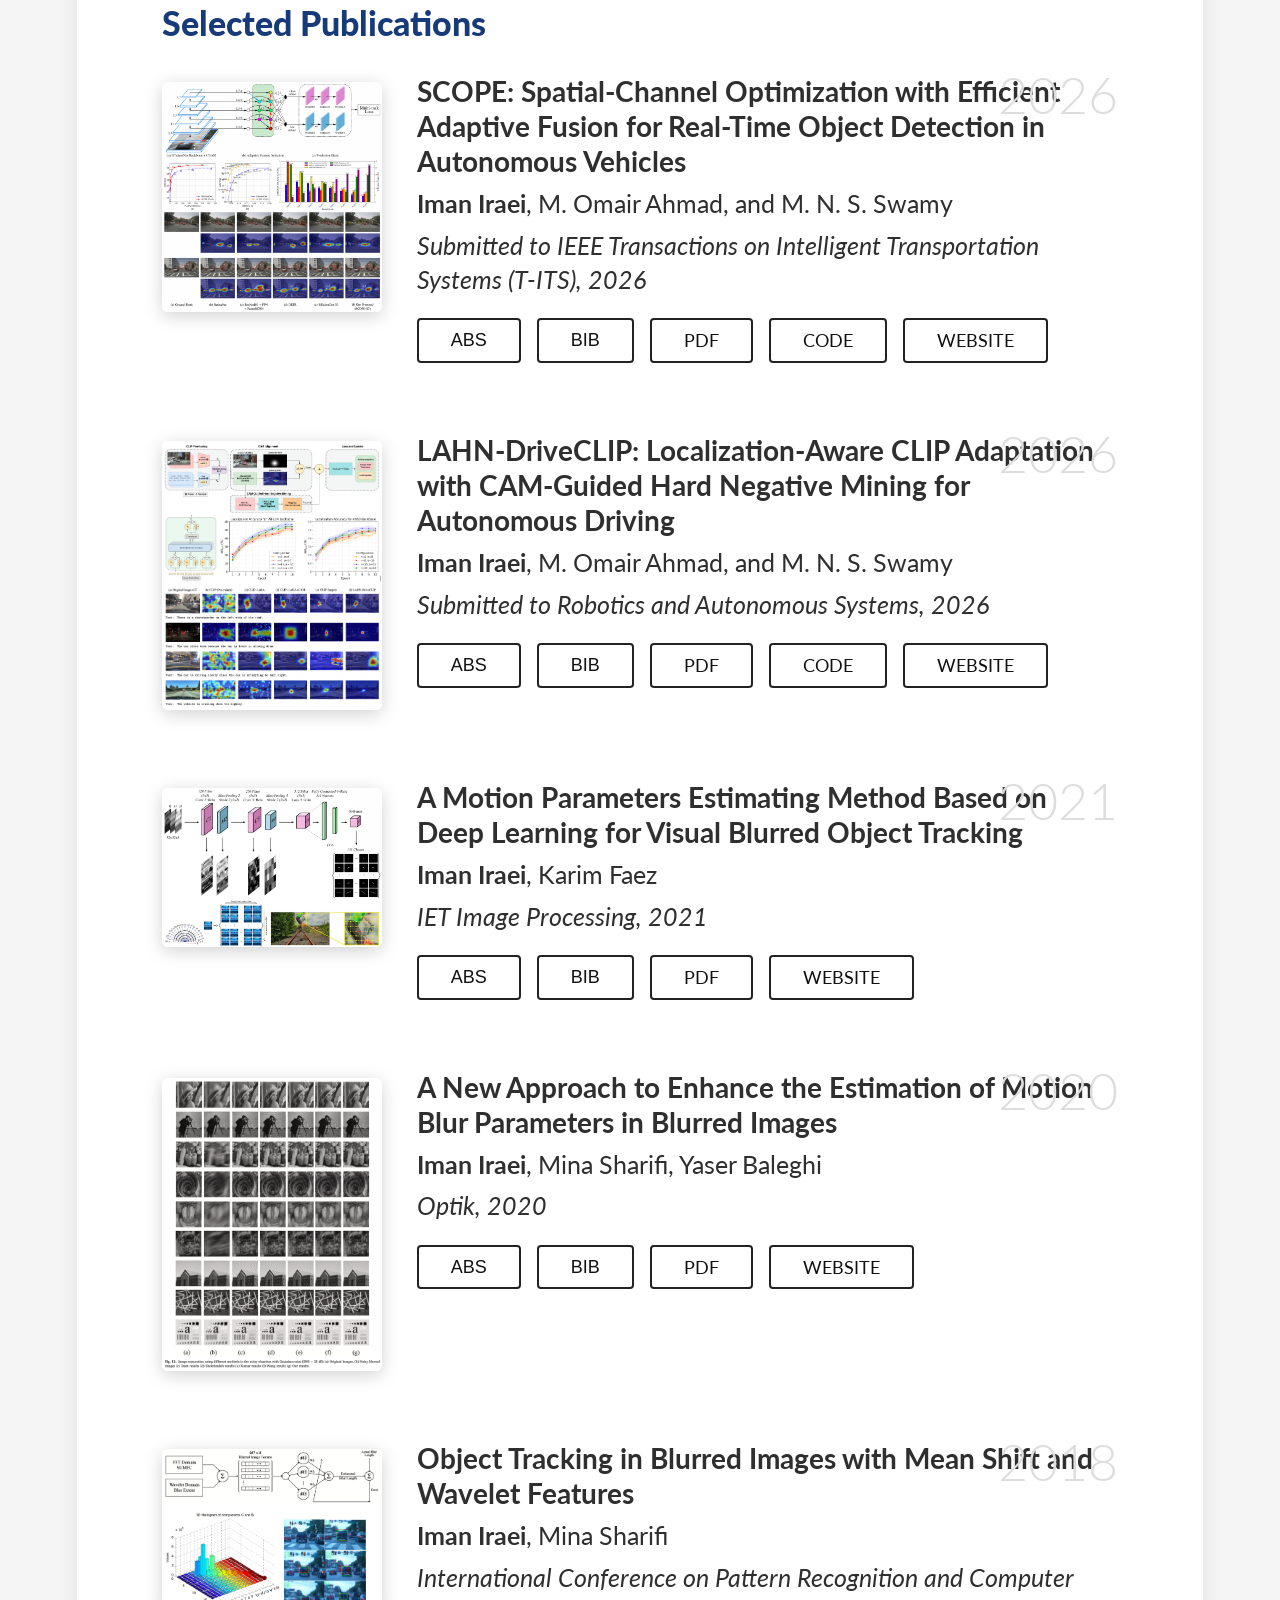
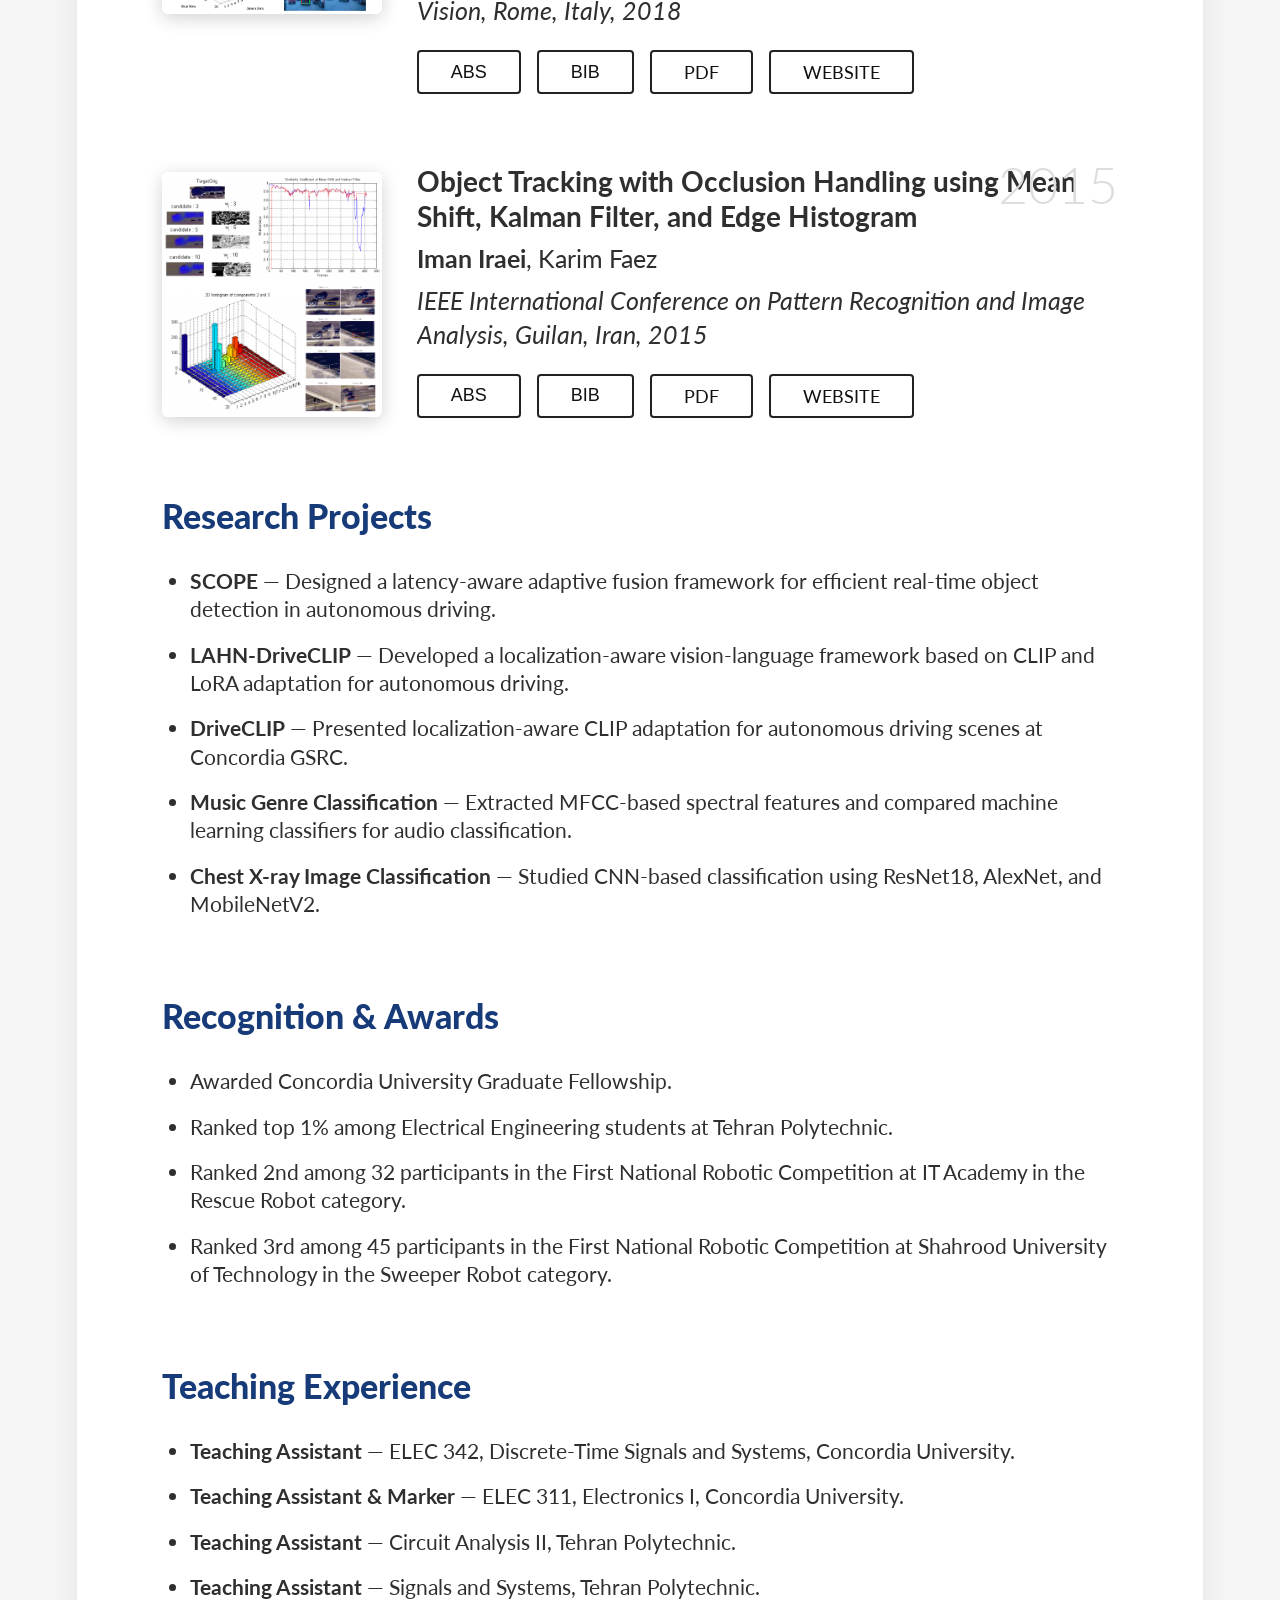
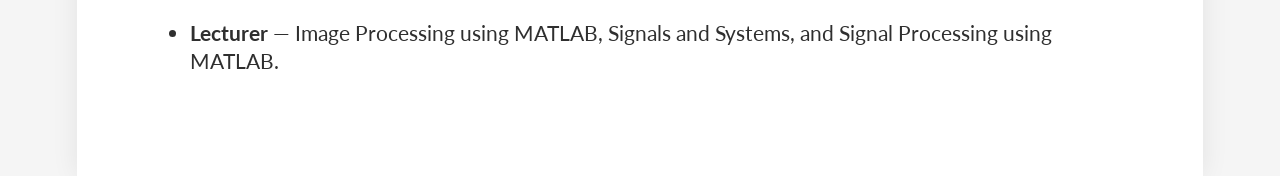
==== commit fdda5389: "Update index.html" ====
--- a/index.html
+++ b/index.html
@@ -378,8 +378,8 @@
       <ul>
         <li><strong>Teaching Assistant</strong> — ELEC 342, Discrete-Time Signals and Systems, Concordia University.</li>
         <li><strong>Teaching Assistant & Marker</strong> — ELEC 311, Electronics I, Concordia University.</li>
-        <li><strong>Teaching Assistant</strong> — Circuit Analysis II Tehran Polytechnic.</li>
-        <li><strong>Teaching Assistant</strong> — Signals and Systems Tehran Polytechnic.</li>
+        <li><strong>Teaching Assistant</strong> — Circuit Analysis II, Tehran Polytechnic.</li>
+        <li><strong>Teaching Assistant</strong> — Signals and Systems, Tehran Polytechnic.</li>
         <li><strong>Lecturer</strong> — Image Processing using MATLAB, Signals and Systems, and Signal Processing using MATLAB.</li>
       </ul>
     </section>
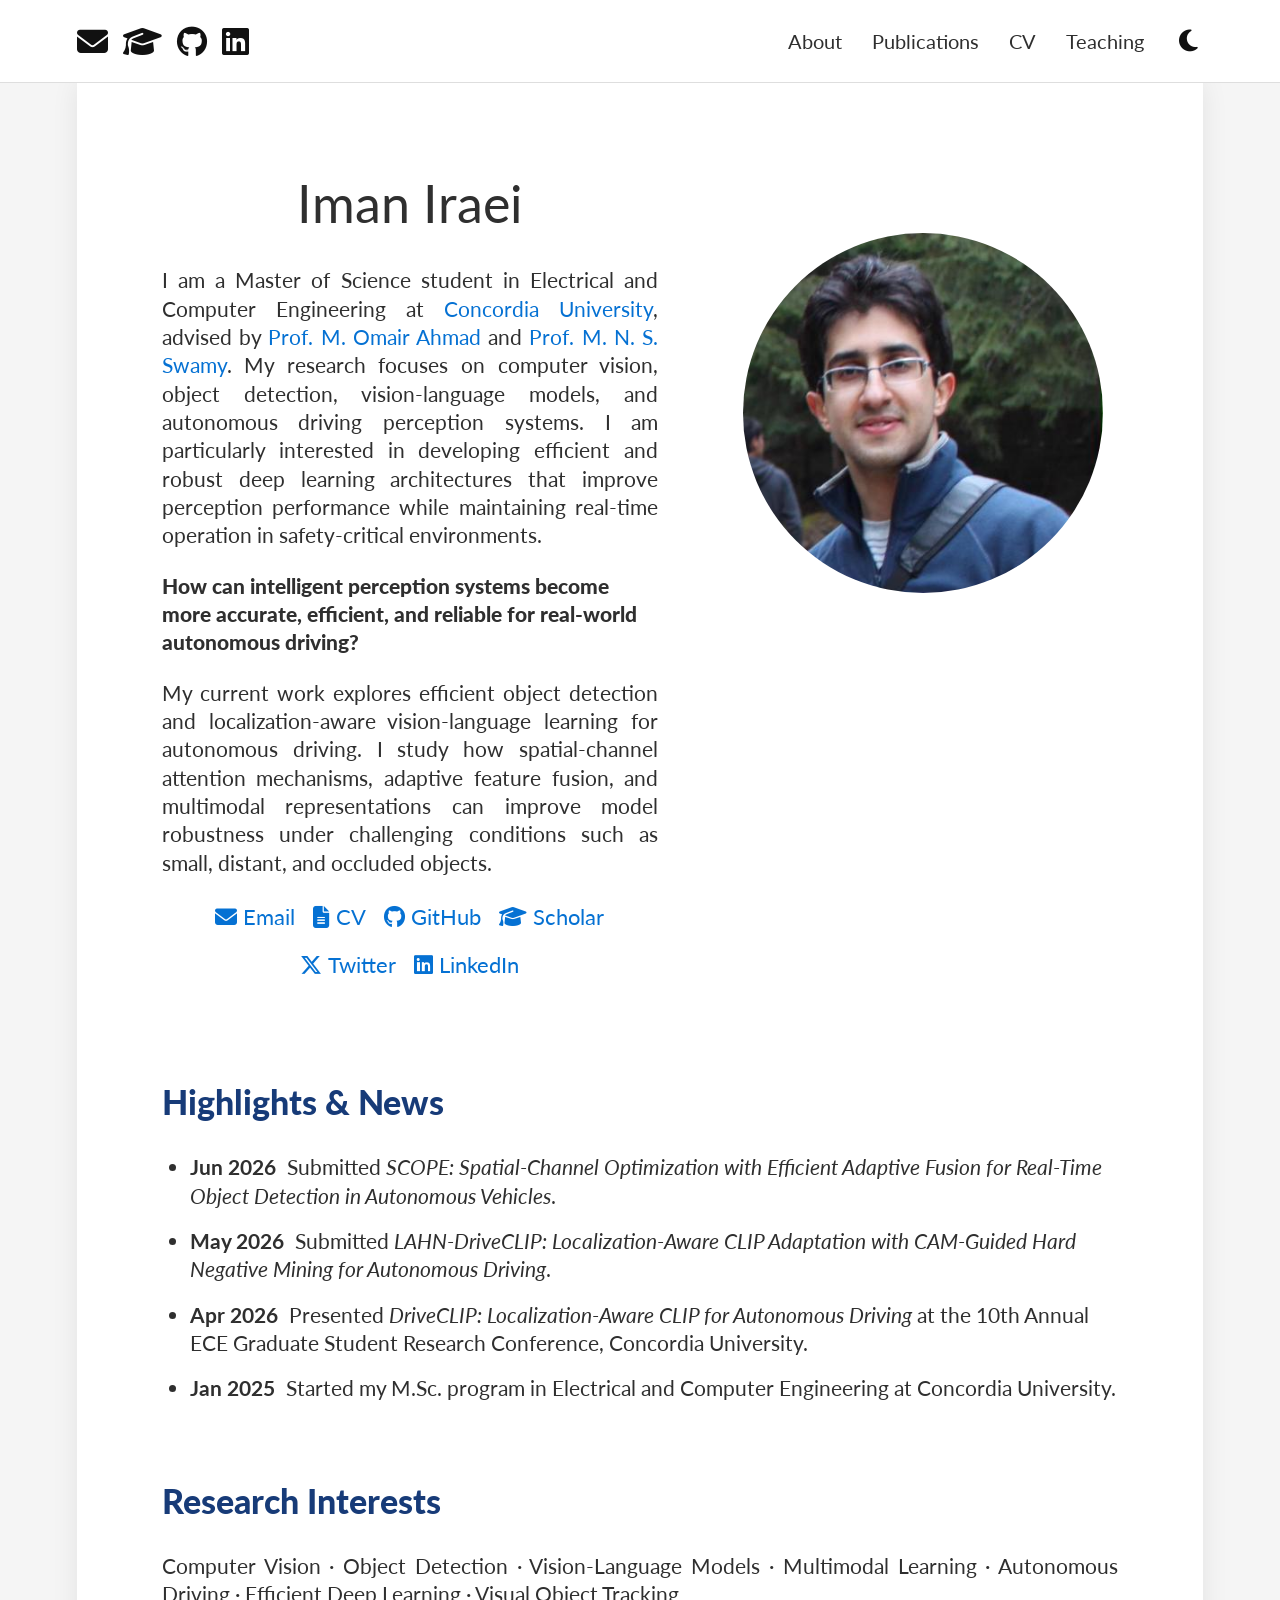
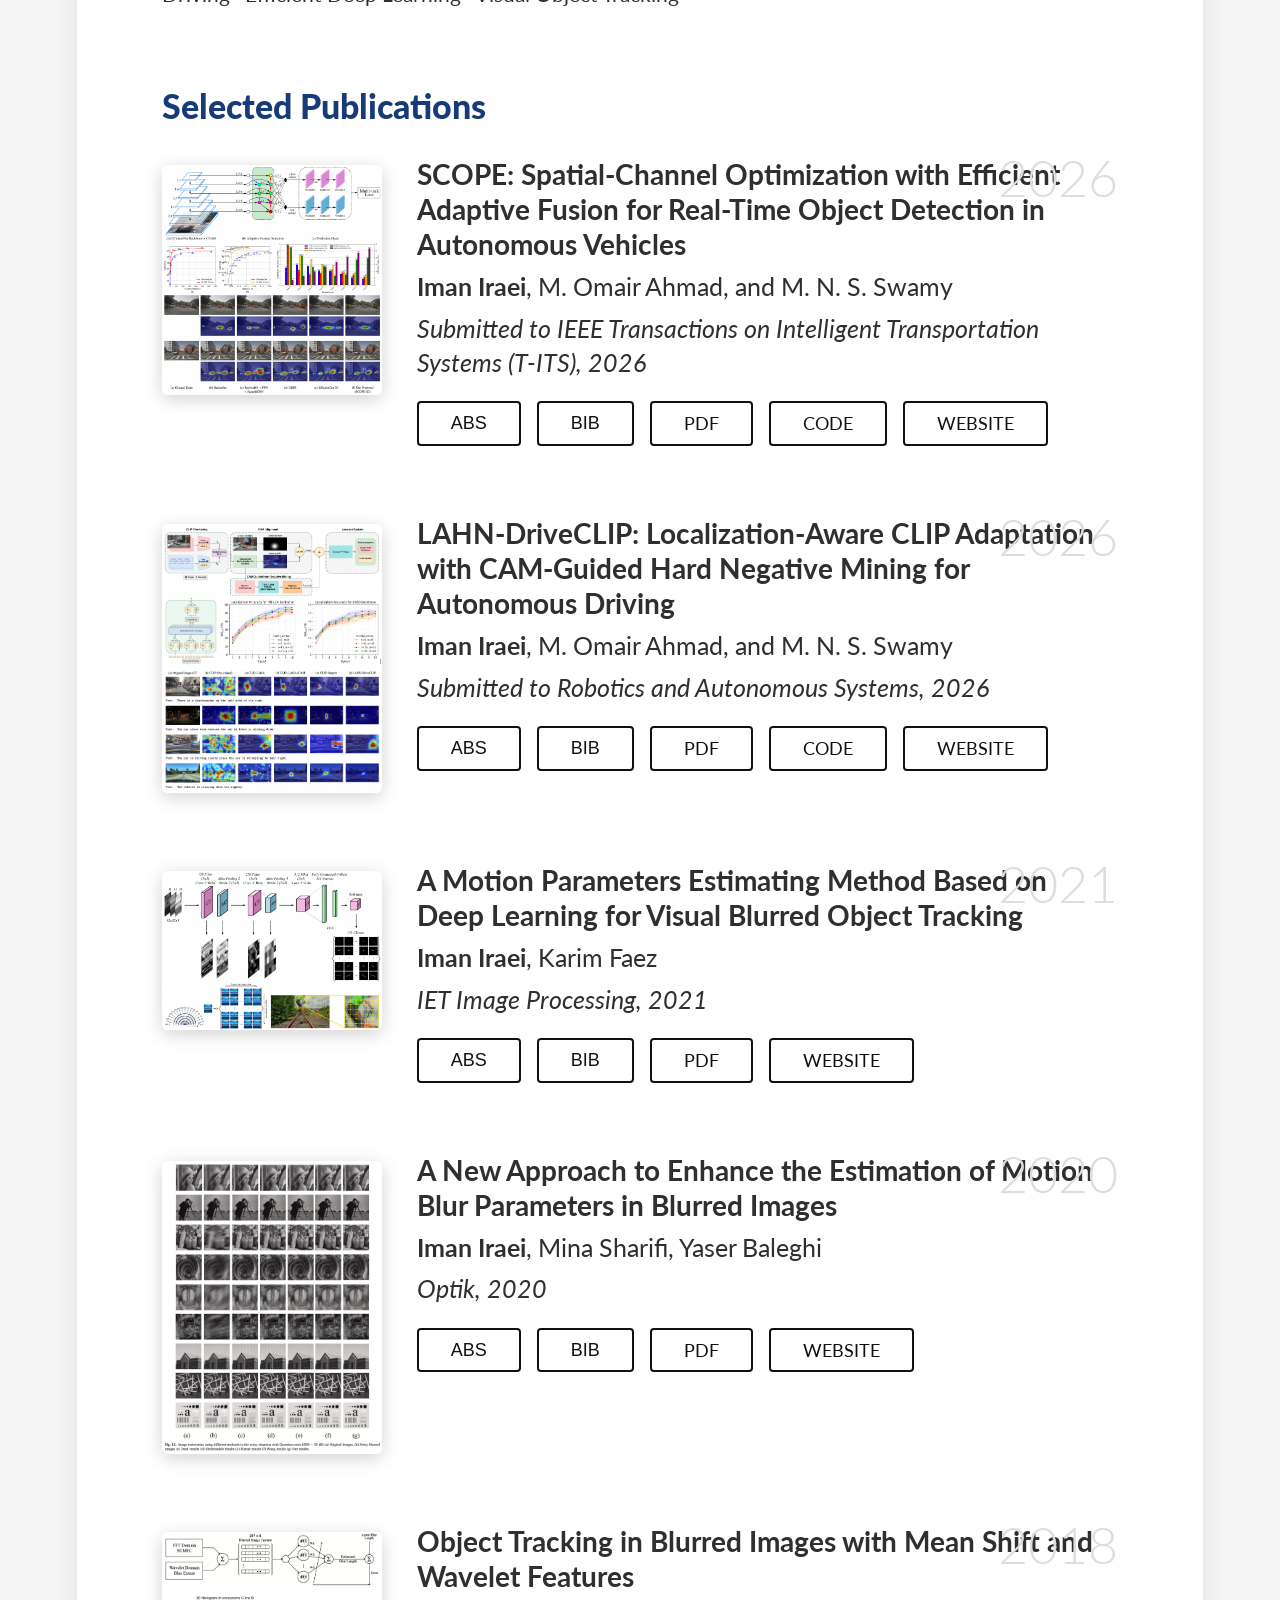
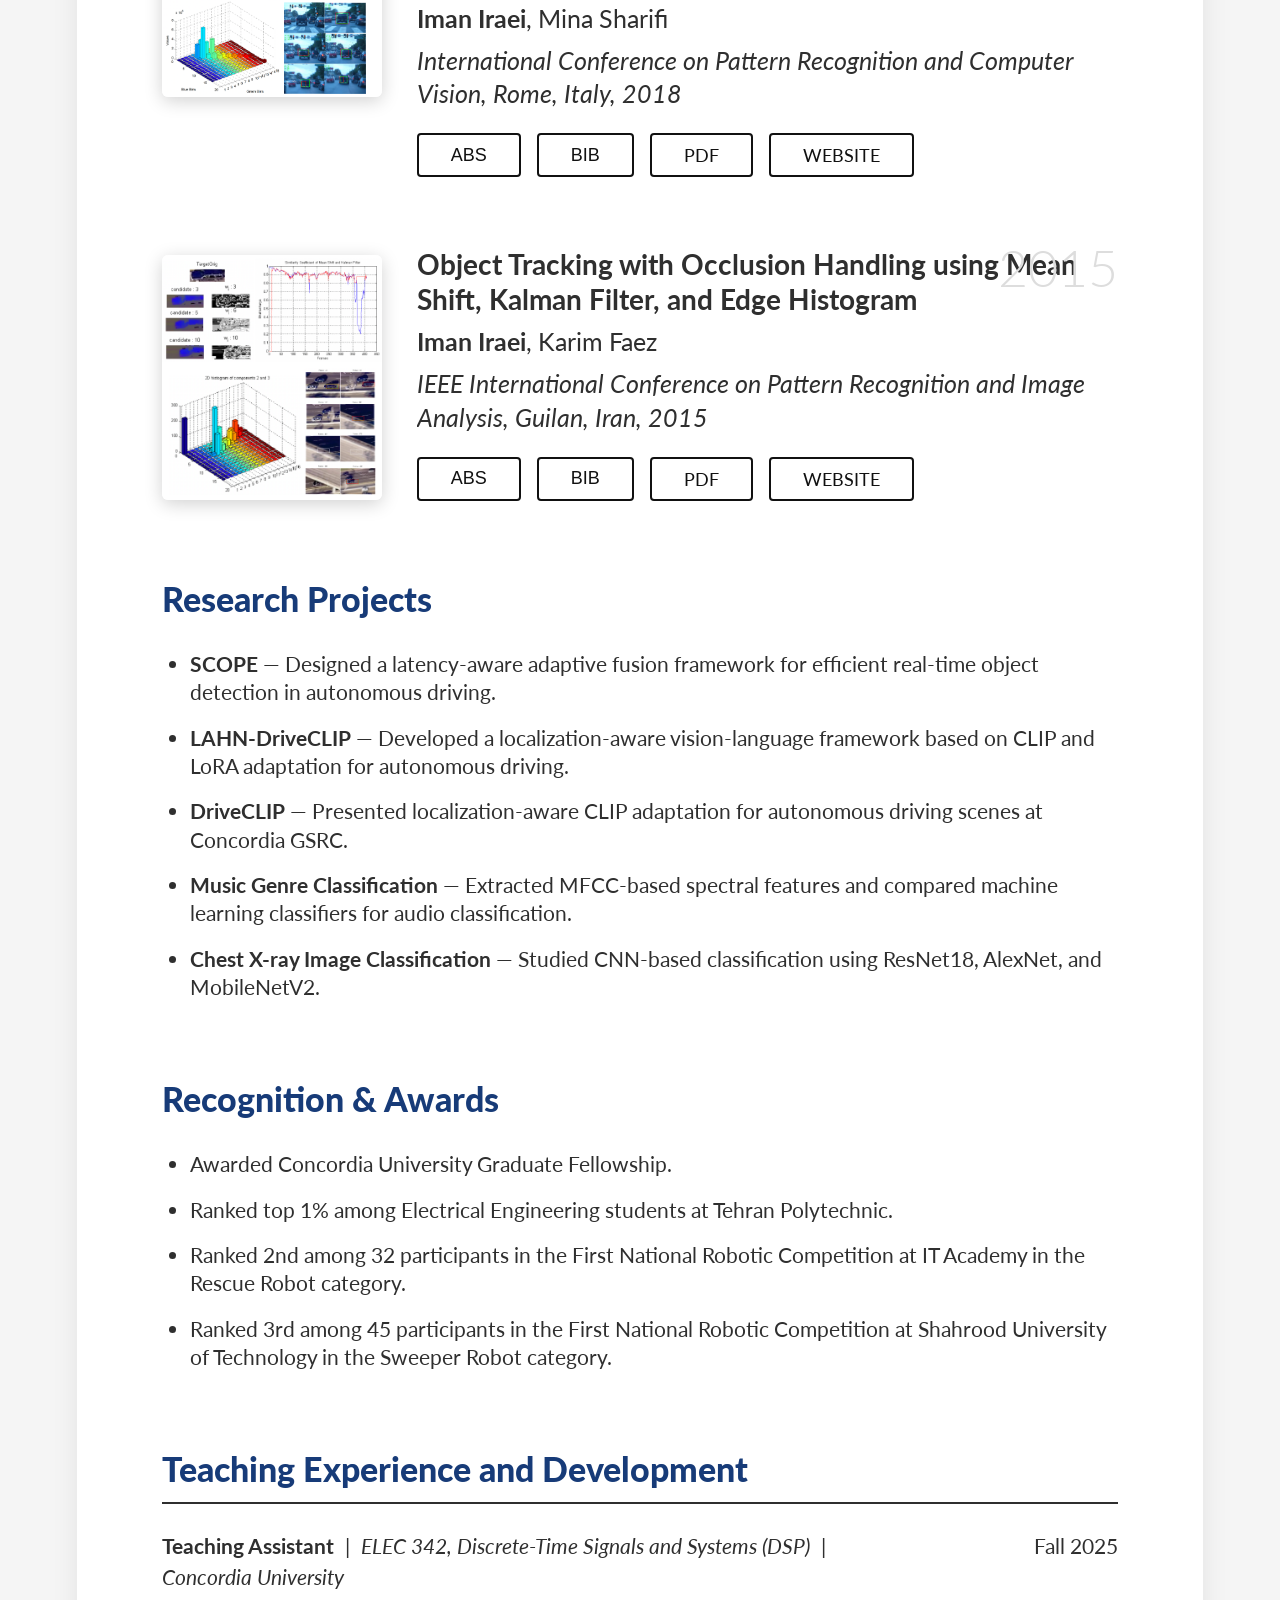
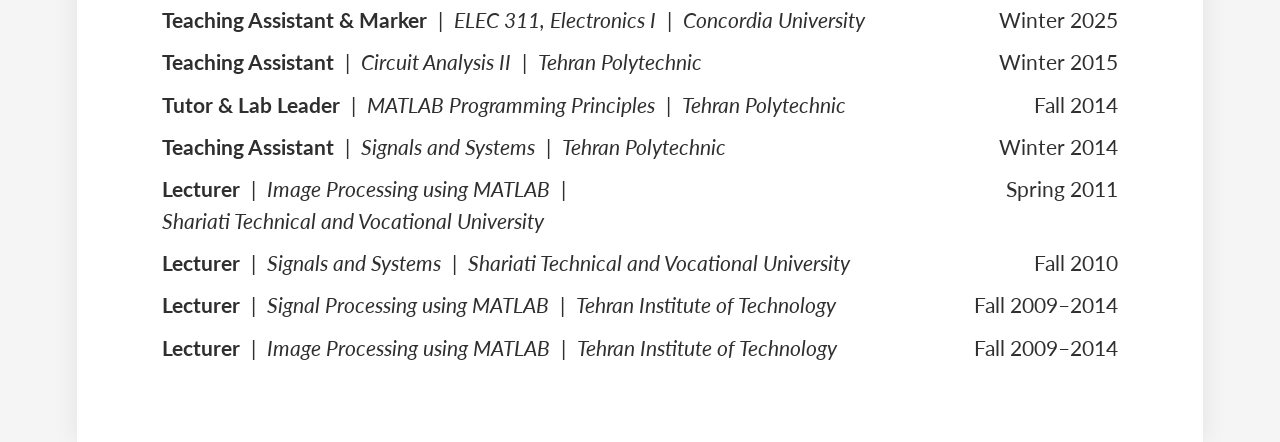
==== commit a45fd48c: "Update index.html" ====
--- a/index.html
+++ b/index.html
@@ -17,11 +17,54 @@
     const box = document.getElementById(id);
     box.style.display = box.style.display === "block" ? "none" : "block";
   }
+
+  function toggleTheme() {
+    document.body.classList.toggle("dark-mode");
+    const isDark = document.body.classList.contains("dark-mode");
+    localStorage.setItem("theme", isDark ? "dark" : "light");
+    updateThemeIcon();
+  }
+
+  function updateThemeIcon() {
+    const icon = document.getElementById("theme-icon");
+    if (!icon) return;
+    const isDark = document.body.classList.contains("dark-mode");
+    icon.className = isDark ? "fas fa-sun" : "fas fa-moon";
+  }
+
+  document.addEventListener("DOMContentLoaded", function () {
+    const savedTheme = localStorage.getItem("theme");
+    if (savedTheme === "dark") {
+      document.body.classList.add("dark-mode");
+    }
+    updateThemeIcon();
+  });
 </script>
 
   
 <body>
-  <main class="page">
+  <header class="site-header">
+    <nav class="navbar" aria-label="Main navigation">
+      <div class="nav-social">
+        <a href="mailto:iman.iraei@mail.concordia.ca" aria-label="Email"><i class="fas fa-envelope"></i></a>
+        <a href="https://scholar.google.com/citations?user=TGRh8okAAAAJ&hl=en" target="_blank" rel="noopener" aria-label="Google Scholar"><i class="fas fa-graduation-cap"></i></a>
+        <a href="https://github.com/imaniraei" target="_blank" rel="noopener" aria-label="GitHub"><i class="fab fa-github"></i></a>
+        <a href="https://www.linkedin.com/in/iman-iraei-9b572585/" target="_blank" rel="noopener" aria-label="LinkedIn"><i class="fab fa-linkedin"></i></a>
+      </div>
+
+      <div class="nav-menu">
+        <a href="#about">About</a>
+        <a href="#publications">Publications</a>
+        <a href="CV.pdf" target="_blank">CV</a>
+        <a href="#teaching">Teaching</a>
+        <button class="theme-toggle" type="button" onclick="toggleTheme()" aria-label="Toggle dark mode">
+          <i id="theme-icon" class="fas fa-moon"></i>
+        </button>
+      </div>
+    </nav>
+  </header>
+
+  <main class="page" id="about">
     <section class="intro">
       <div class="intro-text">
         <h1>Iman Iraei</h1>
@@ -99,7 +142,7 @@
 
 
 
- <section>
+ <section id="publications" class="scroll-section">
   <h2>Selected Publications</h2>
 
   <div class="publication">
@@ -373,15 +416,55 @@
       </ul>
     </section>
 
-    <section>
-      <h2>Teaching Experience</h2>
-      <ul>
-        <li><strong>Teaching Assistant</strong> — ELEC 342, Discrete-Time Signals and Systems, Concordia University.</li>
-        <li><strong>Teaching Assistant & Marker</strong> — ELEC 311, Electronics I, Concordia University.</li>
-        <li><strong>Teaching Assistant</strong> — Circuit Analysis II, Tehran Polytechnic.</li>
-        <li><strong>Teaching Assistant</strong> — Signals and Systems, Tehran Polytechnic.</li>
-        <li><strong>Lecturer</strong> — Image Processing using MATLAB, Signals and Systems, and Signal Processing using MATLAB.</li>
-      </ul>
+    <section id="teaching" class="scroll-section teaching-section">
+      <h2>Teaching Experience and Development</h2>
+
+      <div class="teaching-list">
+        <div class="teaching-row">
+          <div class="teaching-details"><strong>Teaching Assistant</strong><span class="divider">|</span><em>ELEC 342, Discrete-Time Signals and Systems (DSP)</em><span class="divider">|</span><em>Concordia University</em></div>
+          <div class="teaching-date">Fall 2025</div>
+        </div>
+
+        <div class="teaching-row">
+          <div class="teaching-details"><strong>Teaching Assistant &amp; Marker</strong><span class="divider">|</span><em>ELEC 311, Electronics I</em><span class="divider">|</span><em>Concordia University</em></div>
+          <div class="teaching-date">Winter 2025</div>
+        </div>
+
+        <div class="teaching-row">
+          <div class="teaching-details"><strong>Teaching Assistant</strong><span class="divider">|</span><em>Circuit Analysis II</em><span class="divider">|</span><em>Tehran Polytechnic</em></div>
+          <div class="teaching-date">Winter 2015</div>
+        </div>
+
+        <div class="teaching-row">
+          <div class="teaching-details"><strong>Tutor &amp; Lab Leader</strong><span class="divider">|</span><em>MATLAB Programming Principles</em><span class="divider">|</span><em>Tehran Polytechnic</em></div>
+          <div class="teaching-date">Fall 2014</div>
+        </div>
+
+        <div class="teaching-row">
+          <div class="teaching-details"><strong>Teaching Assistant</strong><span class="divider">|</span><em>Signals and Systems</em><span class="divider">|</span><em>Tehran Polytechnic</em></div>
+          <div class="teaching-date">Winter 2014</div>
+        </div>
+
+        <div class="teaching-row">
+          <div class="teaching-details"><strong>Lecturer</strong><span class="divider">|</span><em>Image Processing using MATLAB</em><span class="divider">|</span><em>Shariati Technical and Vocational University</em></div>
+          <div class="teaching-date">Spring 2011</div>
+        </div>
+
+        <div class="teaching-row">
+          <div class="teaching-details"><strong>Lecturer</strong><span class="divider">|</span><em>Signals and Systems</em><span class="divider">|</span><em>Shariati Technical and Vocational University</em></div>
+          <div class="teaching-date">Fall 2010</div>
+        </div>
+
+        <div class="teaching-row">
+          <div class="teaching-details"><strong>Lecturer</strong><span class="divider">|</span><em>Signal Processing using MATLAB</em><span class="divider">|</span><em>Tehran Institute of Technology</em></div>
+          <div class="teaching-date">Fall 2009–2014</div>
+        </div>
+
+        <div class="teaching-row">
+          <div class="teaching-details"><strong>Lecturer</strong><span class="divider">|</span><em>Image Processing using MATLAB</em><span class="divider">|</span><em>Tehran Institute of Technology</em></div>
+          <div class="teaching-date">Fall 2009–2014</div>
+        </div>
+      </div>
     </section>
 
     
--- a/style.css
+++ b/style.css
@@ -1,21 +1,127 @@
 * { box-sizing: border-box; }
+
+html {
+  scroll-behavior: smooth;
+}
+
+:root {
+  --page-bg: #f5f5f5;
+  --content-bg: #ffffff;
+  --text: #2f2f2f;
+  --heading: #173b78;
+  --link: #0571d3;
+  --border: #dedede;
+  --header-bg: rgba(255, 255, 255, 0.96);
+  --shadow: rgba(0, 0, 0, 0.08);
+  --muted-year: #dddddd;
+  --button-bg: #ffffff;
+  --button-text: #111111;
+  --button-hover: #f0f0f0;
+  --bib-bg: #fff7ff;
+  --bib-text: #b00000;
+}
 
 body {
   margin: 0;
-  background: #f5f5f5;
-  color: #2f2f2f;
+  background: var(--page-bg);
+  color: var(--text);
   font-family: 'Lato', Arial, sans-serif;
   font-size: 21px;
   line-height: 1.35;
+  transition: background 0.25s ease, color 0.25s ease;
+}
+
+body.dark-mode {
+  --page-bg: #111317;
+  --content-bg: #191c22;
+  --text: #e8e8e8;
+  --heading: #8ab4f8;
+  --link: #79b8ff;
+  --border: #343941;
+  --header-bg: rgba(25, 28, 34, 0.96);
+  --shadow: rgba(0, 0, 0, 0.35);
+  --muted-year: #4b515c;
+  --button-bg: #232832;
+  --button-text: #f4f4f4;
+  --button-hover: #303744;
+  --bib-bg: #2a202b;
+  --bib-text: #ff9f9f;
+}
+
+.site-header {
+  position: sticky;
+  top: 0;
+  z-index: 1000;
+  width: 100%;
+  background: var(--header-bg);
+  border-bottom: 1px solid var(--border);
+  backdrop-filter: blur(12px);
+  -webkit-backdrop-filter: blur(12px);
+}
+
+.navbar {
+  width: min(1370px, 88vw);
+  min-height: 82px;
+  margin: 0 auto;
+  display: flex;
+  align-items: center;
+  justify-content: space-between;
+  gap: 30px;
+}
+
+.nav-social,
+.nav-menu {
+  display: flex;
+  align-items: center;
+}
+
+.nav-social {
+  gap: 15px;
+}
+
+.nav-social a {
+  color: var(--button-text);
+  font-size: 31px;
+  line-height: 1;
+}
+
+.nav-menu {
+  gap: 30px;
+}
+
+.nav-menu a {
+  color: var(--text);
+  font-size: 20px;
+  font-weight: 400;
+  text-decoration: none;
+}
+
+.nav-menu a:hover {
+  color: #c229c5;
+  text-decoration: none;
+}
+
+.theme-toggle {
+  border: 0;
+  background: transparent;
+  color: var(--button-text);
+  font-size: 25px;
+  cursor: pointer;
+  padding: 5px;
 }
 
 .page {
   width: min(1370px, 88vw);
   margin: 0 auto;
-  background: #ffffff;
+  background: var(--content-bg);
   min-height: 100vh;
   padding: 85px 85px 80px;
-  box-shadow: 0 0 25px rgba(0, 0, 0, 0.08);
+  box-shadow: 0 0 25px var(--shadow);
+  transition: background 0.25s ease;
+}
+
+.scroll-section {
+  scroll-margin-top: 110px;
 }
 
 .intro {
@@ -33,7 +139,7 @@
 }
 
 h2 {
-  color: #173b78;
+  color: var(--heading);
   font-size: 34px;
   font-weight: 900;
   margin-top: 75px;
@@ -41,7 +147,7 @@
 }
 
 p { margin: 0 0 22px; text-align: justify; }
-a { color: #0571d3; text-decoration: none; }
+a { color: var(--link); text-decoration: none; }
 a:hover { text-decoration: underline; }
 .bold-question { font-weight: 900; text-align: left; }
 .intro-photo { display: flex; justify-content: center; padding-top: 65px; }
@@ -52,21 +158,6 @@
 li { margin-bottom: 17px; }
 .news strong { margin-right: 6px; }
 
-@media (max-width: 950px) {
-  .page { width: 100%; padding: 45px 28px; }
-  .intro { grid-template-columns: 1fr; gap: 20px; }
-  .intro-photo { order: -1; padding-top: 0; }
-  .intro-photo img { width: 260px; height: 260px; }
-  h1 { font-size: 42px; }
-  body { font-size: 18px; }
-  p { text-align: left; }
-}
-
-
-
-
-
-
 .publication {
   display: grid;
   grid-template-columns: 220px 1fr;
@@ -105,7 +196,7 @@
   right: 0;
   top: -15px;
   font-size: 52px;
-  color: #dddddd;
+  color: var(--muted-year);
   font-weight: 300;
 }
 
@@ -120,9 +211,9 @@
 .pub-buttons a {
   font-size: 18px;
   padding: 8px 32px;
-  border: 2px solid #222;
-  background: white;
-  color: #111;
+  border: 2px solid var(--button-text);
+  background: var(--button-bg);
+  color: var(--button-text);
   cursor: pointer;
   text-decoration: none;
   border-radius: 4px;
@@ -130,11 +221,9 @@
 
 .pub-buttons button:hover,
 .pub-buttons a:hover {
-  background: #f0f0f0;
+  background: var(--button-hover);
   text-decoration: none;
 }
-
-
 
 .pub-content {
   min-width: 0;
@@ -143,7 +232,7 @@
 
 .hidden-box {
   display: none;
-  border: 2px dashed #333;
+  border: 2px dashed var(--text);
   padding: 22px;
   margin-top: 22px;
   font-size: 18px;
@@ -155,8 +244,8 @@
 
 .bibtex {
   display: none;
-  background: #fff7ff;
-  color: #b00000;
+  background: var(--bib-bg);
+  color: var(--bib-text);
   border: none;
   padding: 28px;
   margin-top: 28px;
@@ -171,7 +260,63 @@
   overflow-y: hidden;
 }
 
-
+.teaching-section h2 {
+  padding-bottom: 10px;
+  border-bottom: 2px solid var(--text);
+}
+
+.teaching-list {
+  display: flex;
+  flex-direction: column;
+  gap: 14px;
+}
+
+.teaching-row {
+  display: grid;
+  grid-template-columns: minmax(0, 1fr) 170px;
+  gap: 25px;
+  align-items: baseline;
+}
+
+.teaching-details {
+  display: flex;
+  flex-wrap: wrap;
+  align-items: baseline;
+  column-gap: 11px;
+  row-gap: 3px;
+}
+
+.teaching-details strong {
+  font-weight: 700;
+}
+
+.teaching-details em {
+  font-weight: 400;
+}
+
+.divider {
+  color: var(--text);
+}
+
+.teaching-date {
+  text-align: right;
+  white-space: nowrap;
+  font-weight: 400;
+}
+
+@media (max-width: 950px) {
+  .navbar { width: 100%; padding: 14px 24px; min-height: auto; }
+  .nav-menu { gap: 18px; }
+  .nav-menu a { font-size: 17px; }
+  .nav-social a { font-size: 25px; }
+  .page { width: 100%; padding: 45px 28px; }
+  .intro { grid-template-columns: 1fr; gap: 20px; }
+  .intro-photo { order: -1; padding-top: 0; }
+  .intro-photo img { width: 260px; height: 260px; }
+  h1 { font-size: 42px; }
+  body { font-size: 18px; }
+  p { text-align: left; }
+}
 
 @media (max-width: 800px) {
   .publication {
@@ -188,4 +333,32 @@
     font-size: 36px;
   }
 
-}
+  .teaching-row {
+    grid-template-columns: 1fr;
+    gap: 2px;
+    padding-bottom: 14px;
+    border-bottom: 1px solid var(--border);
+  }
+
+  .teaching-date {
+    text-align: left;
+    font-weight: 700;
+  }
+}
+
+@media (max-width: 680px) {
+  .navbar {
+    flex-direction: column;
+    gap: 12px;
+  }
+
+  .nav-menu {
+    width: 100%;
+    justify-content: center;
+    flex-wrap: wrap;
+  }
+
+  .nav-social {
+    justify-content: center;
+  }
+}
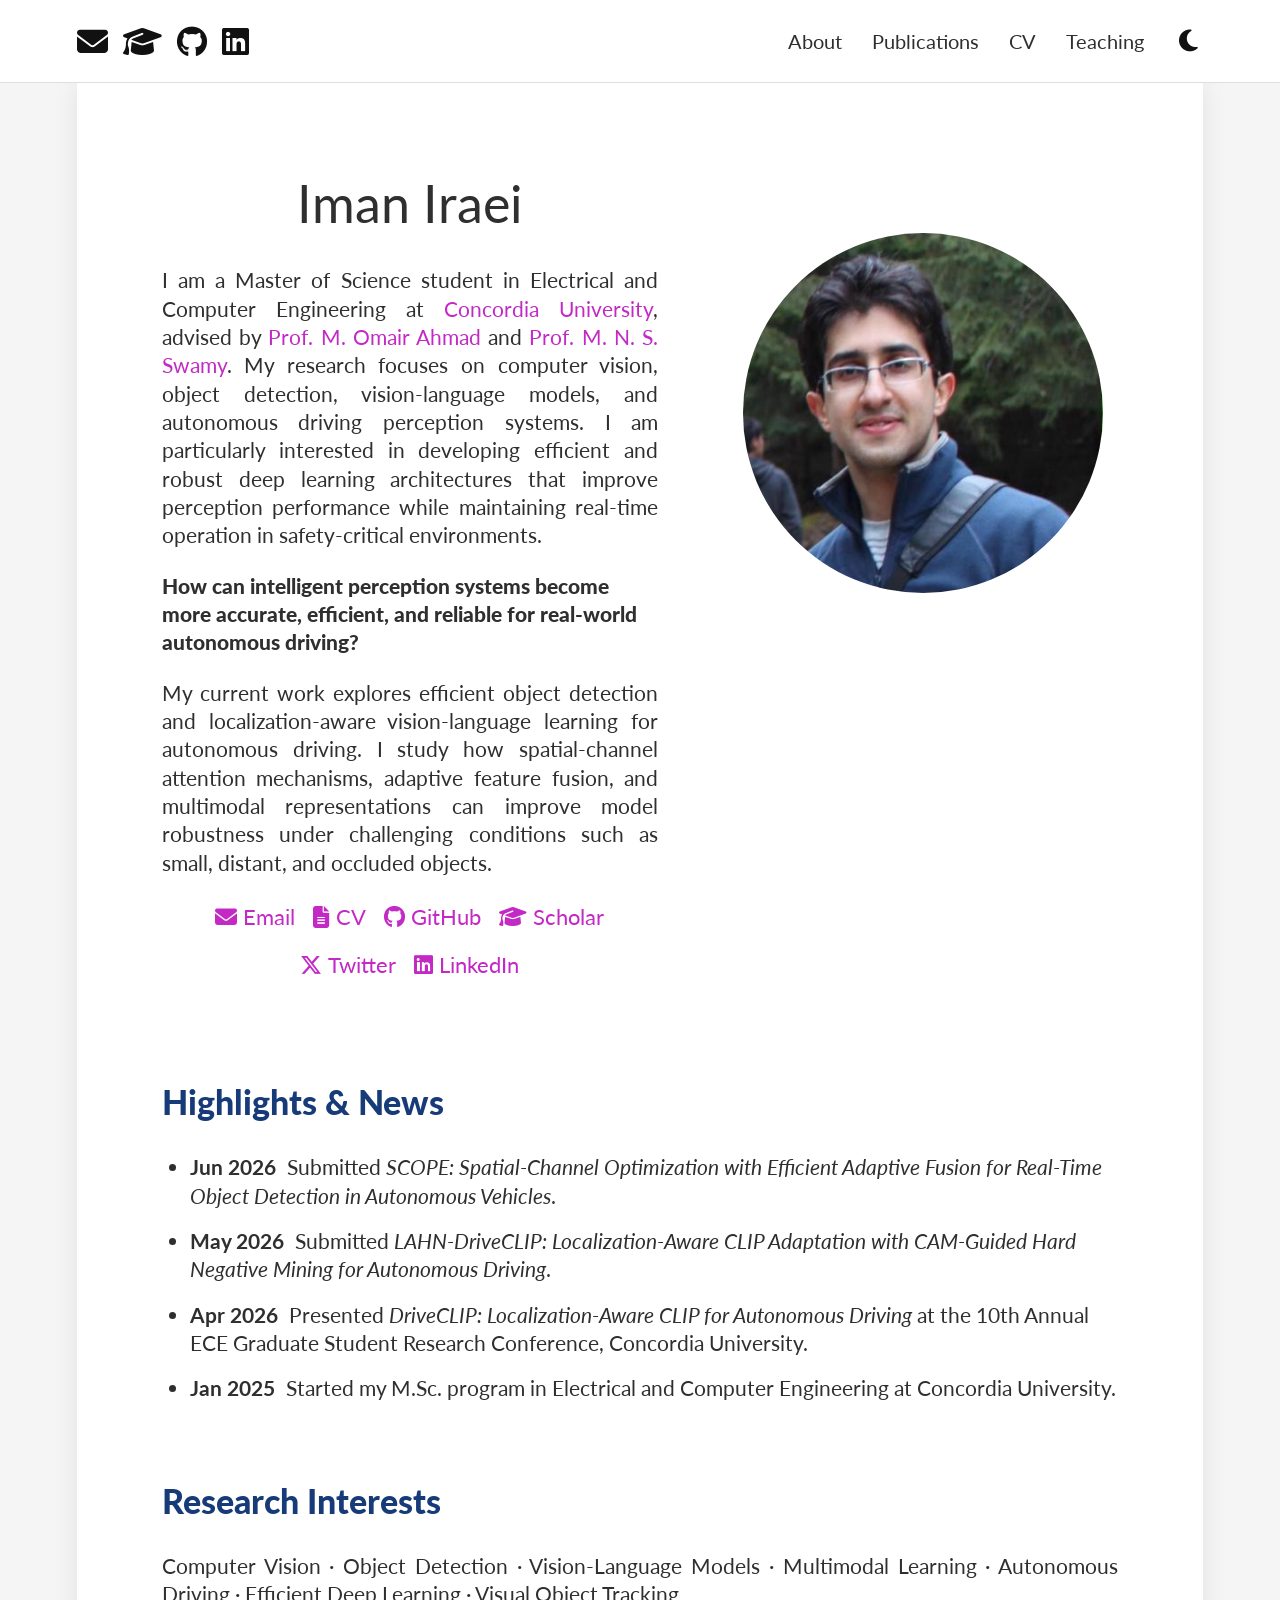
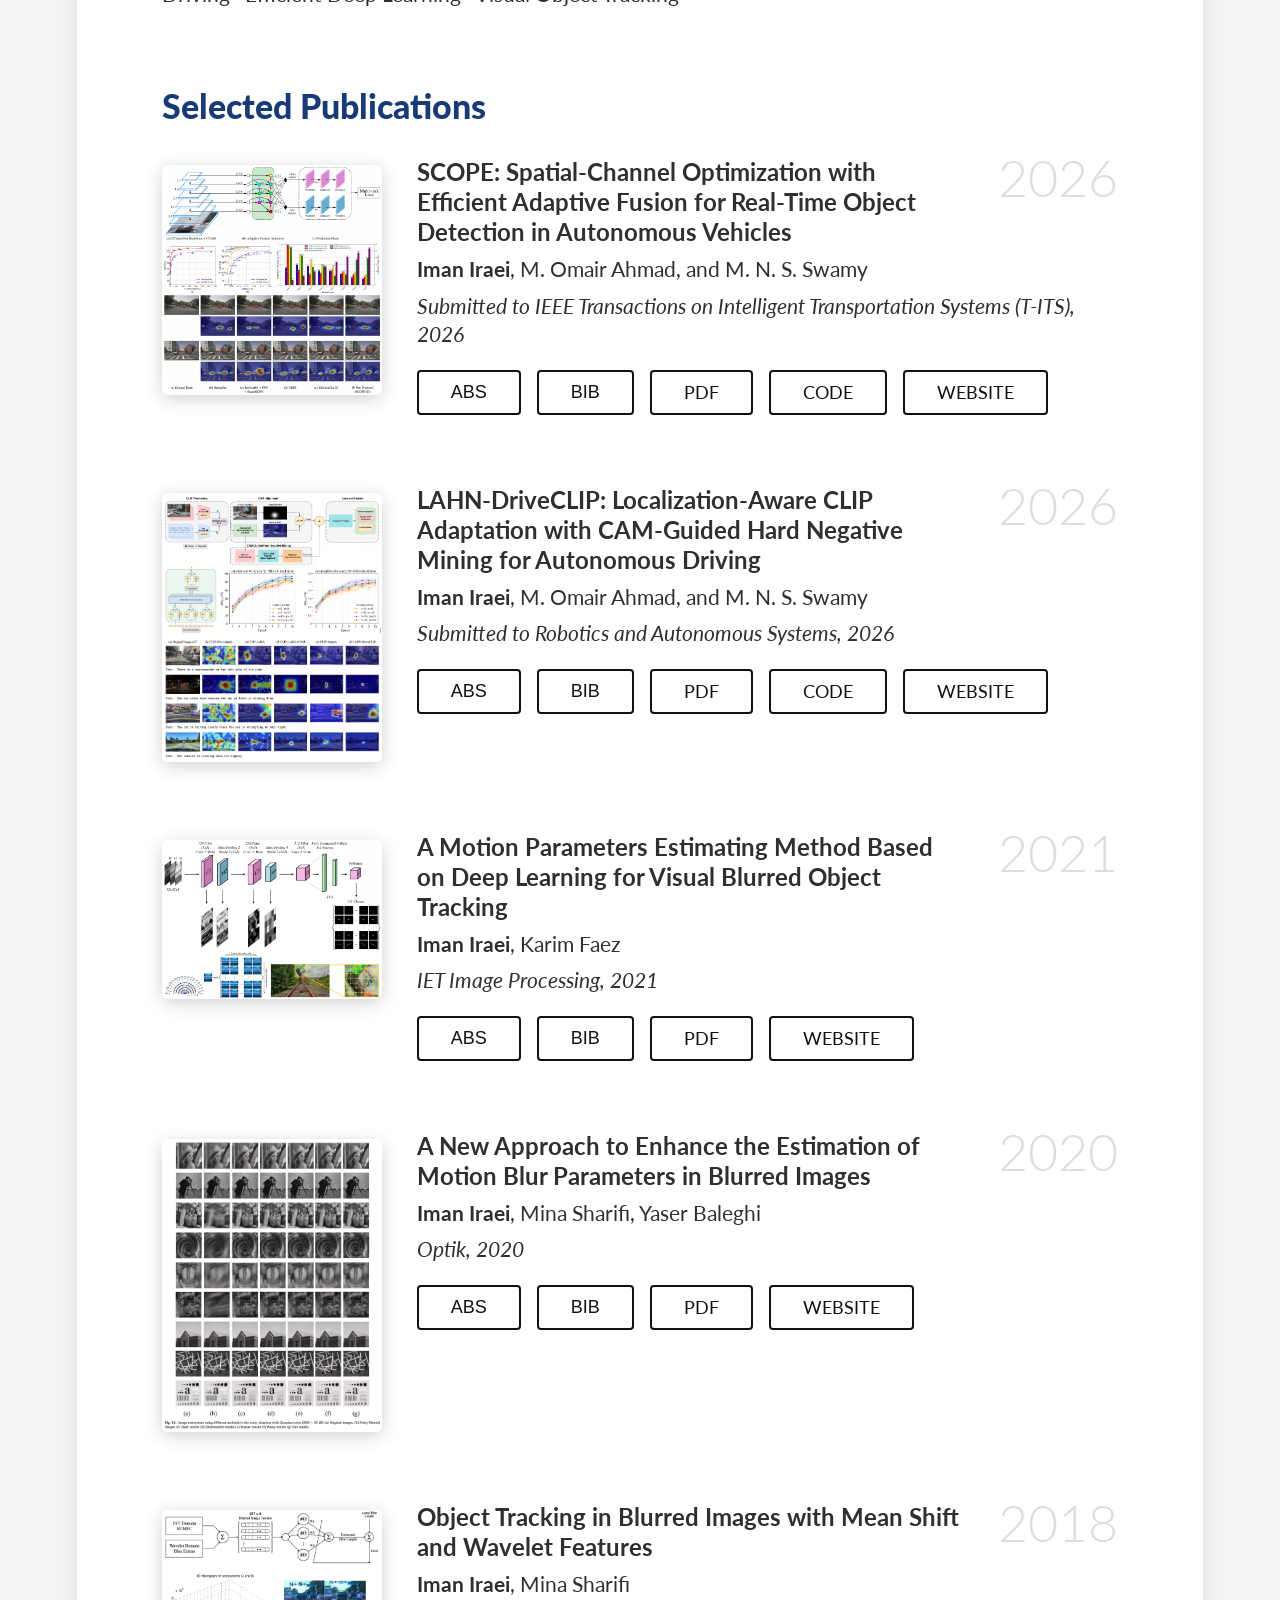
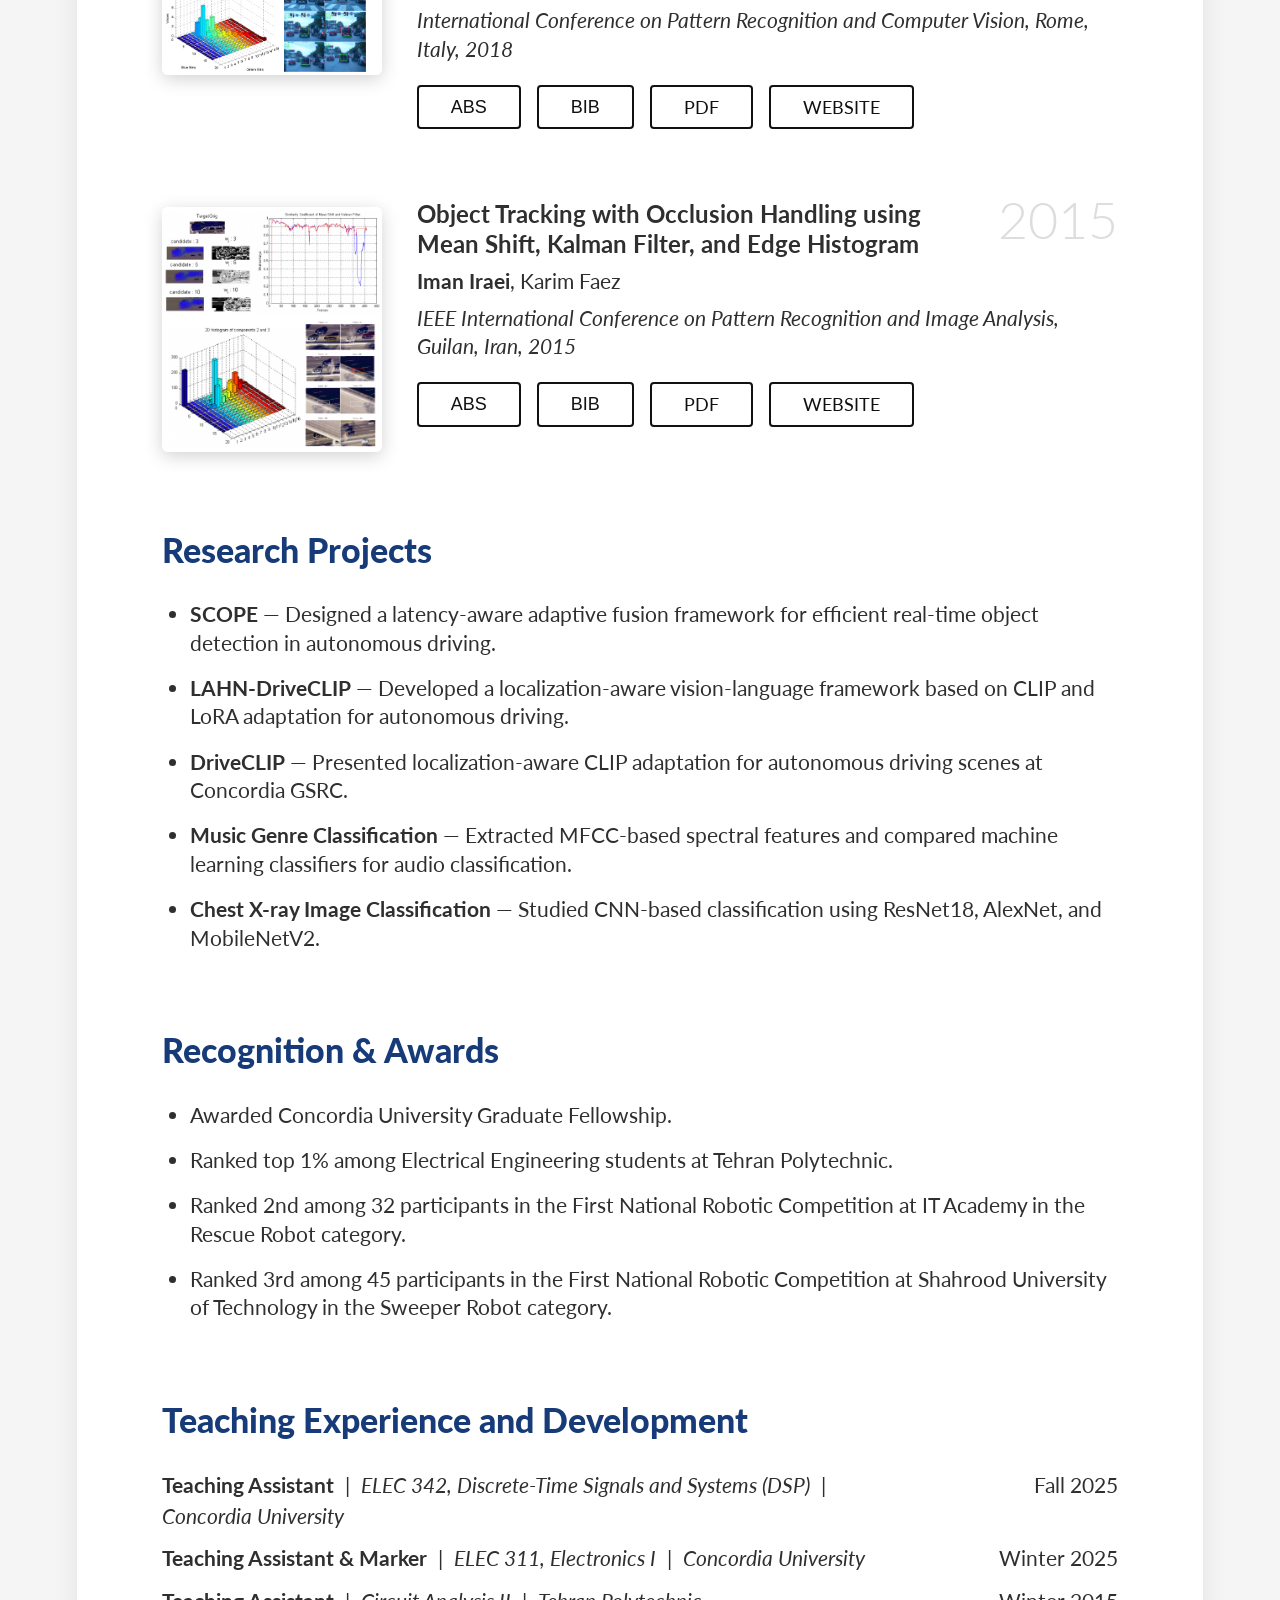
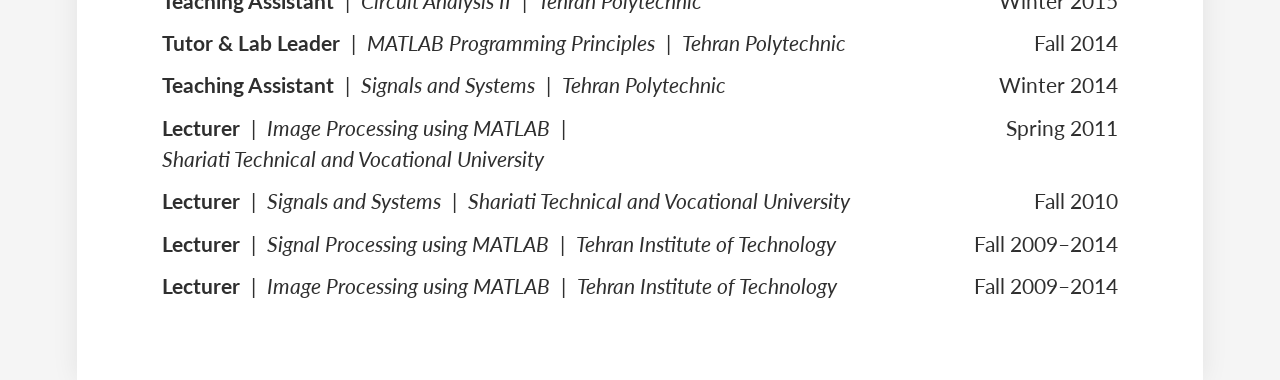
==== commit 5c07d8cc: "Update index.html" ====
--- a/index.html
+++ b/index.html
@@ -209,7 +209,7 @@
         <button onclick="toggleBox('lahn-abs')">ABS</button>
         <button onclick="toggleBox('lahn-bib')">BIB</button>
         <a href="#" target="_blank">PDF</a>
-        <a href="https://github.com/imaniraei" target="_blank">CODE</a>
+        <a href="https://github.com/imaniraei/LAHN-DriveCLIP" target="_blank">CODE</a>
         <a href="https://imaniraei.github.io/LAHN-DriveCLIP" target="_blank">WEBSITE</a>
       </div>
       <div id="lahn-abs" class="hidden-box">Vision–language models such as CLIP have demonstrated strong zero-shot capabilities by aligning visual and textual representations,
--- a/style.css
+++ b/style.css
@@ -8,8 +8,9 @@
   --page-bg: #f5f5f5;
   --content-bg: #ffffff;
   --text: #2f2f2f;
+  --accent: #c229c5;
   --heading: #173b78;
-  --link: #0571d3;
+  --link: var(--accent);
   --border: #dedede;
   --header-bg: rgba(255, 255, 255, 0.96);
   --shadow: rgba(0, 0, 0, 0.08);
@@ -35,8 +36,9 @@
   --page-bg: #111317;
   --content-bg: #191c22;
   --text: #e8e8e8;
+  --accent: #79b8ff;
   --heading: #8ab4f8;
-  --link: #79b8ff;
+  --link: var(--accent);
   --border: #343941;
   --header-bg: rgba(25, 28, 34, 0.96);
   --shadow: rgba(0, 0, 0, 0.35);
@@ -97,7 +99,7 @@
 }
 
 .nav-menu a:hover {
-  color: #c229c5;
+  color: var(--accent);
   text-decoration: none;
 }
 
@@ -174,19 +176,20 @@
 }
 
 .pub-content h3 {
-  font-size: 28px;
+  font-size: 24px;
   margin: 0 0 8px;
   line-height: 1.25;
+  padding-right: 155px;
 }
 
 .authors {
-  font-size: 25px;
+  font-size: 21px;
   margin-bottom: 8px;
   text-align: left;
 }
 
 .venue {
-  font-size: 25px;
+  font-size: 21px;
   font-style: italic;
   text-align: left;
 }
@@ -217,12 +220,18 @@
   cursor: pointer;
   text-decoration: none;
   border-radius: 4px;
+  transition: color 0.2s ease, border-color 0.2s ease, background 0.2s ease;
 }
 
 .pub-buttons button:hover,
-.pub-buttons a:hover {
-  background: var(--button-hover);
+.pub-buttons a:hover,
+.pub-buttons button:focus,
+.pub-buttons a:focus {
+  color: var(--accent);
+  border-color: var(--accent);
+  background: var(--button-bg);
   text-decoration: none;
+  outline: none;
 }
 
 .pub-content {
@@ -261,8 +270,7 @@
 }
 
 .teaching-section h2 {
-  padding-bottom: 10px;
-  border-bottom: 2px solid var(--text);
+  padding-bottom: 0;
 }
 
 .teaching-list {
@@ -330,7 +338,13 @@
 
   .pub-year {
     position: static;
+    display: block;
+    margin-bottom: 8px;
     font-size: 36px;
+  }
+
+  .pub-content h3 {
+    padding-right: 0;
   }
 
   .teaching-row {
@@ -362,3 +376,12 @@
     justify-content: center;
   }
 }
+
+/* Force the section-title colors so older rules cannot override them */
+body:not(.dark-mode) h2 {
+  color: #173b78 !important;
+}
+
+body.dark-mode h2 {
+  color: #8ab4f8 !important;
+}
